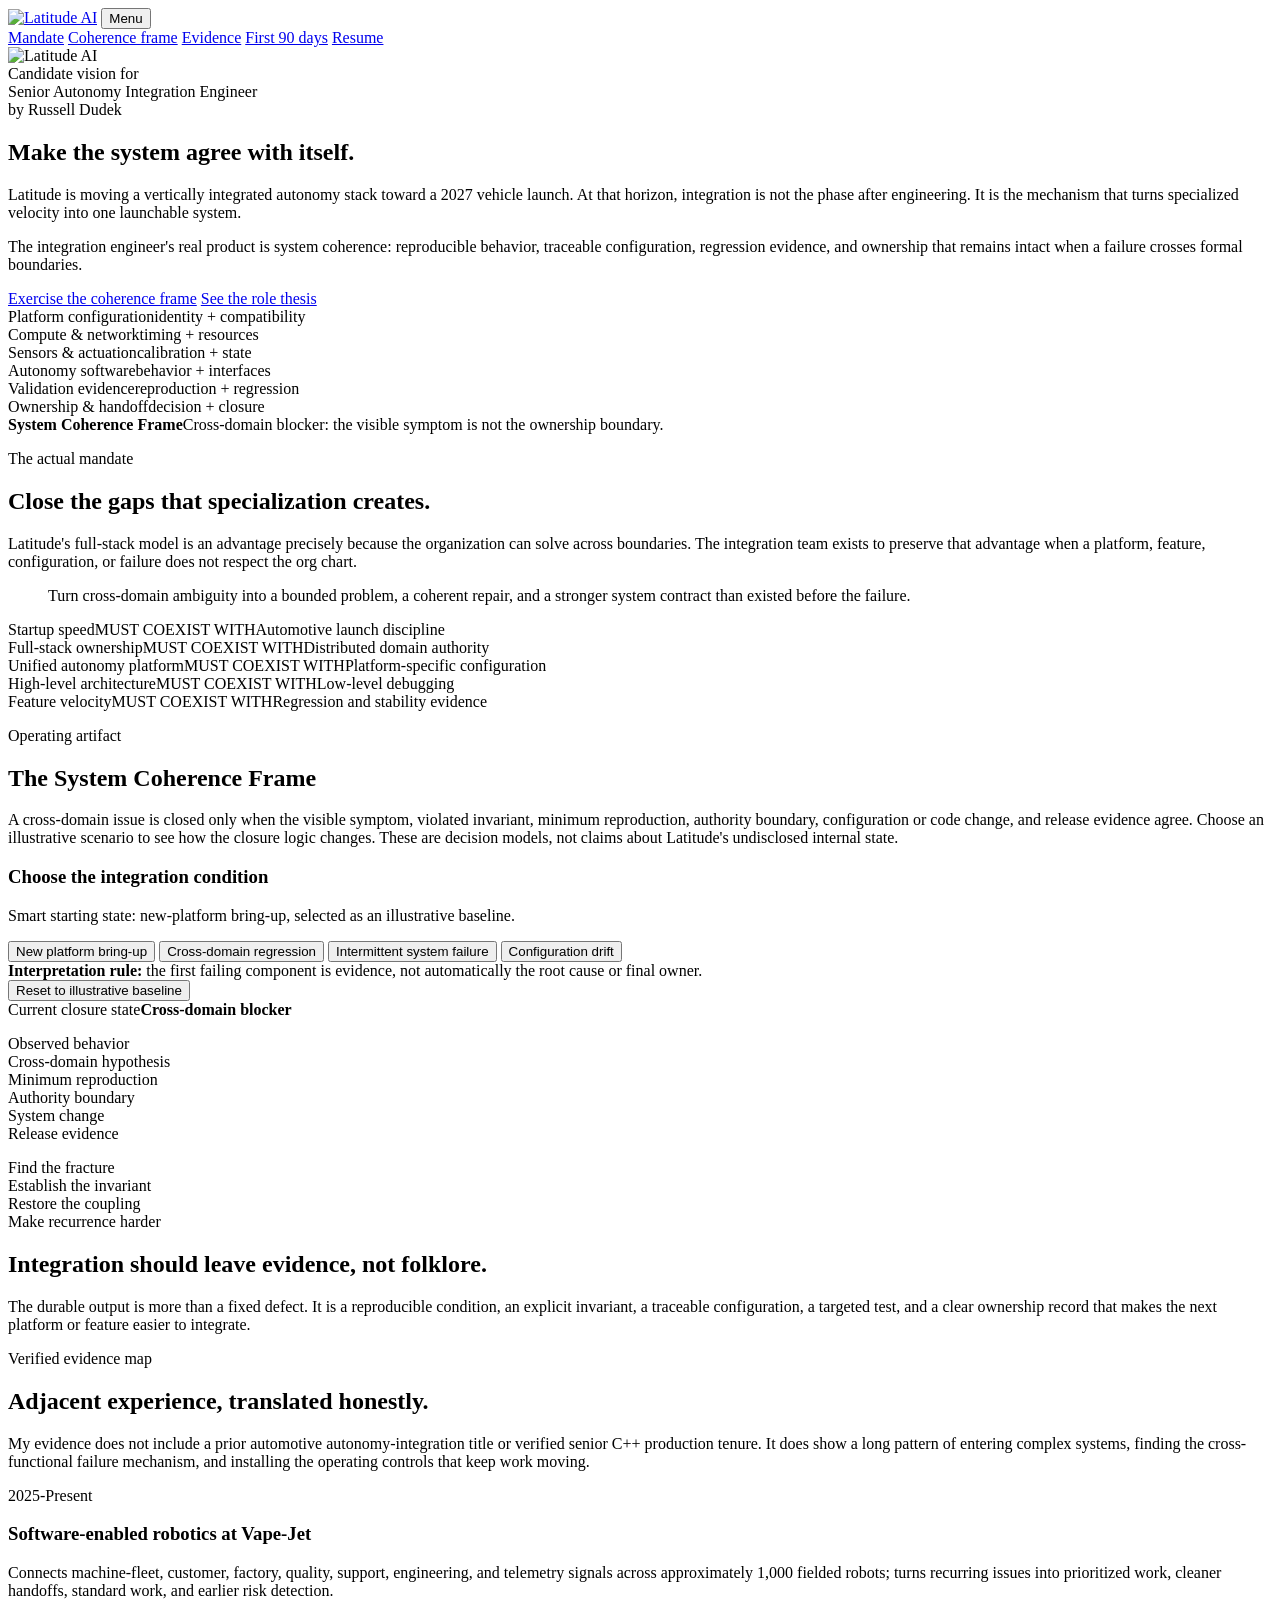
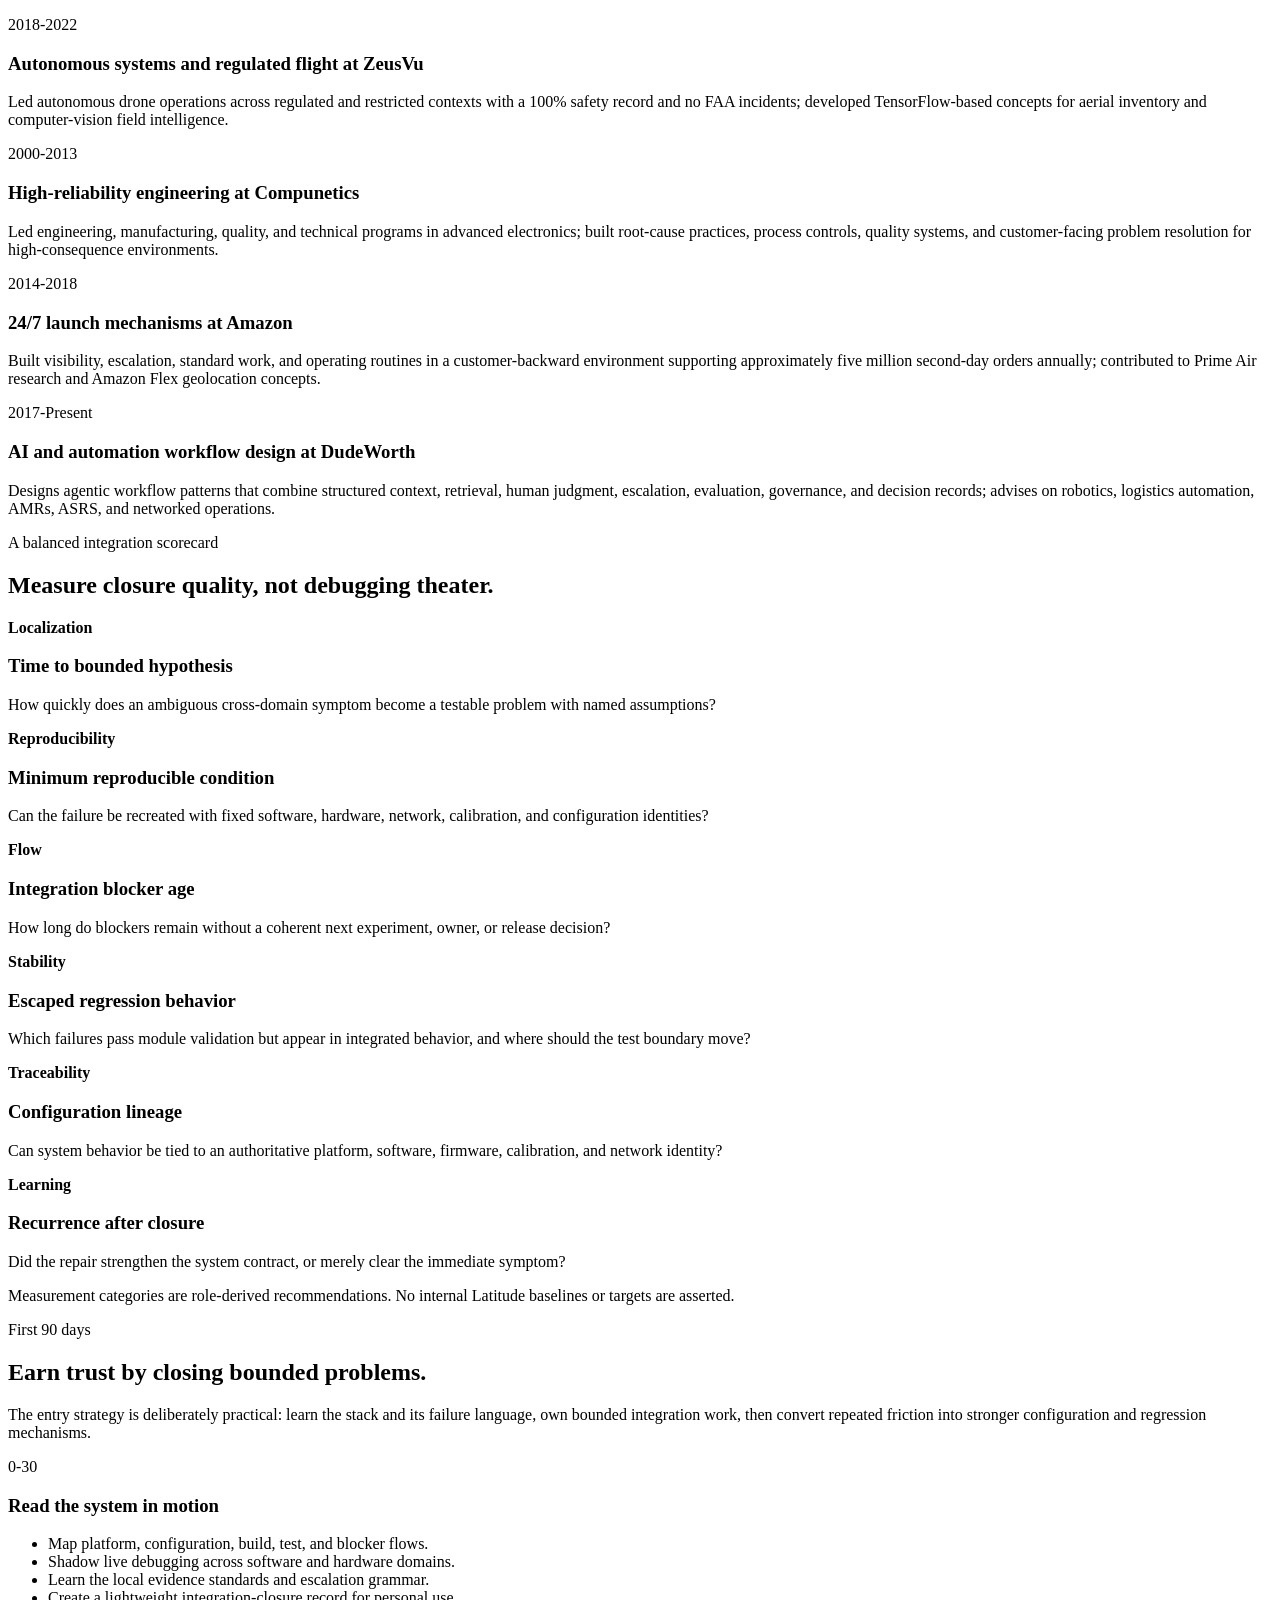
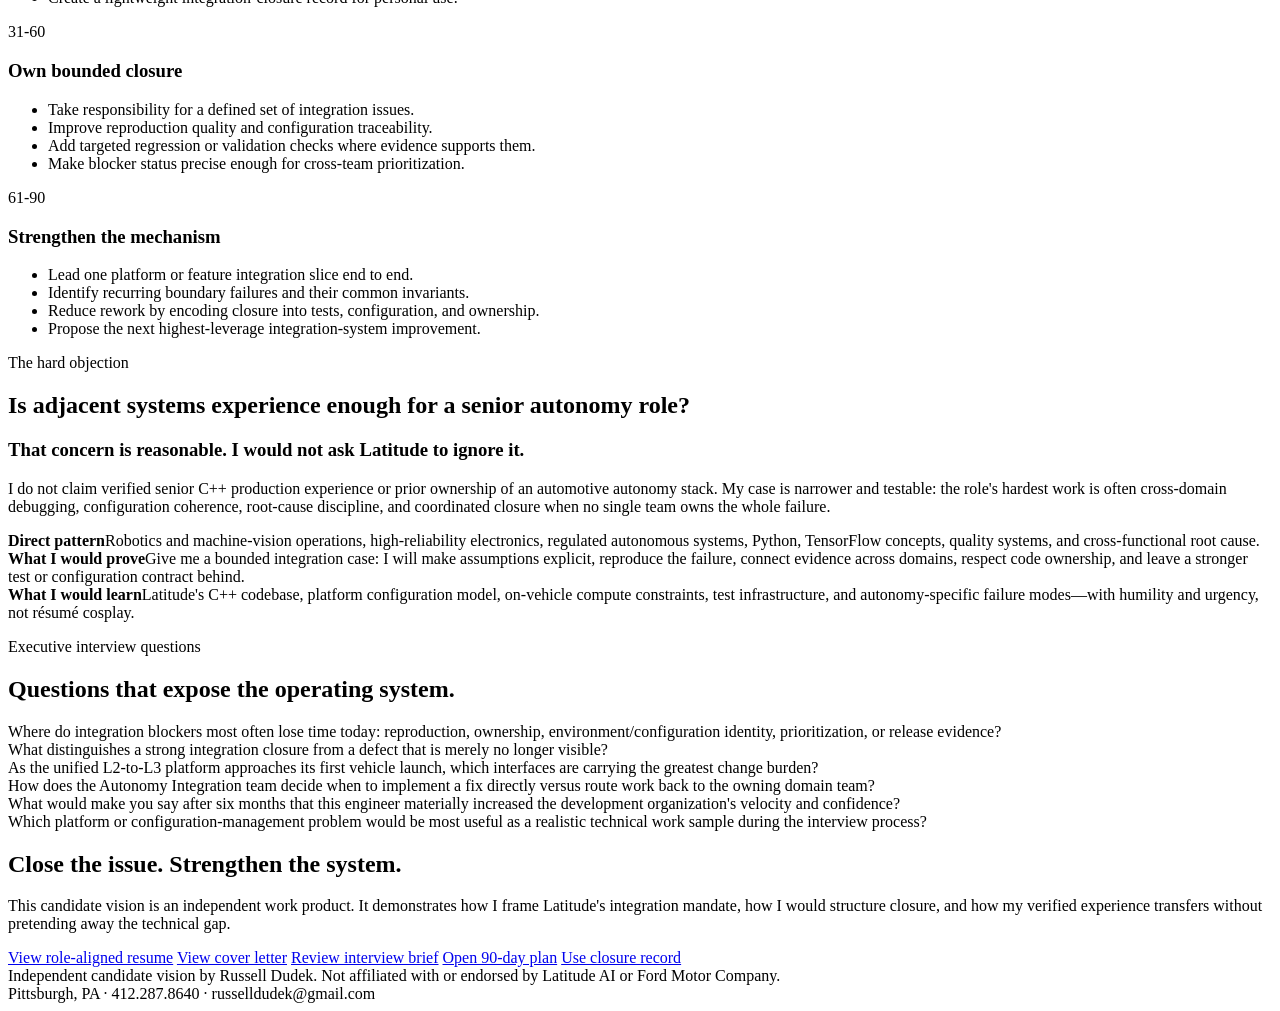
==== index.html @ 0ba9cb94 "Add Latitude AI candidate vision" ====
<!doctype html>
<html lang="en">
<head>
  <meta charset="utf-8">
  <meta name="viewport" content="width=device-width, initial-scale=1">
  <meta name="description" content="Independent candidate vision by Russell Dudek for Latitude AI's Senior Autonomy Integration Engineer role.">
  <title>Russell Dudek | Latitude AI Autonomy Integration Candidate Vision</title>
  <link rel="stylesheet" href="styles.css">
</head>
<body>
<div class="site-shell">
  <nav class="site-nav" aria-label="Primary navigation">
    <a class="logo" href="#top" aria-label="Latitude AI candidate vision home"><img src="assets/brand/latitude-title-logo.png" alt="Latitude AI"></a>
    <button class="nav-toggle" type="button" aria-expanded="false" aria-controls="nav-links">Menu</button>
    <div class="nav-links" id="nav-links">
      <a href="#mandate">Mandate</a>
      <a href="#coherence">Coherence frame</a>
      <a href="#evidence">Evidence</a>
      <a href="#entry">First 90 days</a>
      <a class="nav-cta" href="resume.html">Resume</a>
    </div>
  </nav>

  <main id="top">
    <section class="hero" aria-labelledby="hero-title">
      <div class="hero-copy">
        <div class="employer-lockup">
          <img src="assets/brand/latitude-title-logo.png" alt="Latitude AI">
          <div class="independent-label">Candidate vision for<br>Senior Autonomy Integration Engineer<br>by Russell Dudek</div>
        </div>
        <h1 id="hero-title">Make the system <span>agree with itself.</span></h1>
        <p class="hero-lede">Latitude is moving a vertically integrated autonomy stack toward a 2027 vehicle launch. At that horizon, integration is not the phase after engineering. It is the mechanism that turns specialized velocity into one launchable system.</p>
        <p class="hero-insight">The integration engineer's real product is system coherence: reproducible behavior, traceable configuration, regression evidence, and ownership that remains intact when a failure crosses formal boundaries.</p>
        <div class="hero-actions">
          <a class="button primary" href="#coherence">Exercise the coherence frame</a>
          <a class="button secondary" href="#mandate">See the role thesis</a>
        </div>
      </div>

      <div class="hero-system" aria-label="Animated model of six autonomy-system layers moving out of and back toward alignment">
        <div class="stack-stage">
          <div class="stack-grid" aria-hidden="true"></div>
          <div class="stack-layer" style="--i:0"><div class="layer-inner"><span class="layer-name">Platform configuration</span><span class="layer-invariant">identity + compatibility</span></div></div>
          <div class="stack-layer" style="--i:1"><div class="layer-inner"><span class="layer-name">Compute &amp; network</span><span class="layer-invariant">timing + resources</span></div></div>
          <div class="stack-layer" style="--i:2"><div class="layer-inner"><span class="layer-name">Sensors &amp; actuation</span><span class="layer-invariant">calibration + state</span></div></div>
          <div class="stack-layer" style="--i:3"><div class="layer-inner"><span class="layer-name">Autonomy software</span><span class="layer-invariant">behavior + interfaces</span></div></div>
          <div class="stack-layer" style="--i:4"><div class="layer-inner"><span class="layer-name">Validation evidence</span><span class="layer-invariant">reproduction + regression</span></div></div>
          <div class="stack-layer" style="--i:5"><div class="layer-inner"><span class="layer-name">Ownership &amp; handoff</span><span class="layer-invariant">decision + closure</span></div></div>
          <div class="stack-caption"><strong>System Coherence Frame</strong><span data-stack-caption>Cross-domain blocker: the visible symptom is not the ownership boundary.</span></div>
        </div>
      </div>
    </section>

    <section class="section mandate" id="mandate">
      <div class="section-inner mandate-grid">
        <div class="mandate-statement">
          <p class="section-kicker">The actual mandate</p>
          <h2>Close the gaps that specialization creates.</h2>
          <p class="section-intro">Latitude's full-stack model is an advantage precisely because the organization can solve across boundaries. The integration team exists to preserve that advantage when a platform, feature, configuration, or failure does not respect the org chart.</p>
          <blockquote>Turn cross-domain ambiguity into a bounded problem, a coherent repair, and a stronger system contract than existed before the failure.</blockquote>
        </div>
        <div class="tension-list" aria-label="Operating tensions">
          <div class="tension-row"><span class="left">Startup speed</span><span class="versus">MUST COEXIST WITH</span><span class="right">Automotive launch discipline</span></div>
          <div class="tension-row"><span class="left">Full-stack ownership</span><span class="versus">MUST COEXIST WITH</span><span class="right">Distributed domain authority</span></div>
          <div class="tension-row"><span class="left">Unified autonomy platform</span><span class="versus">MUST COEXIST WITH</span><span class="right">Platform-specific configuration</span></div>
          <div class="tension-row"><span class="left">High-level architecture</span><span class="versus">MUST COEXIST WITH</span><span class="right">Low-level debugging</span></div>
          <div class="tension-row"><span class="left">Feature velocity</span><span class="versus">MUST COEXIST WITH</span><span class="right">Regression and stability evidence</span></div>
        </div>
      </div>
    </section>

    <section class="section system-section" id="coherence">
      <div class="section-inner">
        <div class="system-head">
          <div>
            <p class="section-kicker">Operating artifact</p>
            <h2>The System Coherence Frame</h2>
          </div>
          <p class="section-intro">A cross-domain issue is closed only when the visible symptom, violated invariant, minimum reproduction, authority boundary, configuration or code change, and release evidence agree. Choose an illustrative scenario to see how the closure logic changes. These are decision models, not claims about Latitude's undisclosed internal state.</p>
        </div>

        <div class="system-lab">
          <div class="scenario-panel">
            <h3>Choose the integration condition</h3>
            <p class="scenario-help">Smart starting state: new-platform bring-up, selected as an illustrative baseline.</p>
            <div class="scenario-buttons" role="group" aria-label="Integration scenarios">
              <button class="scenario-button" type="button" data-scenario="platform" aria-pressed="true">New platform bring-up</button>
              <button class="scenario-button" type="button" data-scenario="regression" aria-pressed="false">Cross-domain regression</button>
              <button class="scenario-button" type="button" data-scenario="intermittent" aria-pressed="false">Intermittent system failure</button>
              <button class="scenario-button" type="button" data-scenario="drift" aria-pressed="false">Configuration drift</button>
            </div>
            <div class="baseline-note"><strong>Interpretation rule:</strong> the first failing component is evidence, not automatically the root cause or final owner.</div>
            <button class="reset-button" type="button">Reset to illustrative baseline</button>
          </div>

          <div class="lab-output" aria-live="polite">
            <div class="output-status"><span>Current closure state</span><strong data-output="status">Cross-domain blocker</strong></div>
            <dl class="output-grid">
              <div class="output-cell"><dt>Observed behavior</dt><dd data-output="observed"></dd></div>
              <div class="output-cell"><dt>Cross-domain hypothesis</dt><dd data-output="hypothesis"></dd></div>
              <div class="output-cell"><dt>Minimum reproduction</dt><dd data-output="reproduce"></dd></div>
              <div class="output-cell"><dt>Authority boundary</dt><dd data-output="authority"></dd></div>
              <div class="output-cell"><dt>System change</dt><dd data-output="change"></dd></div>
              <div class="output-cell"><dt>Release evidence</dt><dd data-output="evidence"></dd></div>
            </dl>
            <div class="closure-path" aria-label="Closure sequence">
              <div class="closure-step">Find the fracture</div>
              <div class="closure-step">Establish the invariant</div>
              <div class="closure-step">Restore the coupling</div>
              <div class="closure-step">Make recurrence harder</div>
            </div>
          </div>
        </div>
      </div>
    </section>

    <section class="photo-band" aria-label="Latitude engineer working on a vehicle">
      <div class="photo-band-content">
        <h2>Integration should leave evidence, not folklore.</h2>
        <p>The durable output is more than a fixed defect. It is a reproducible condition, an explicit invariant, a traceable configuration, a targeted test, and a clear ownership record that makes the next platform or feature easier to integrate.</p>
      </div>
    </section>

    <section class="section evidence" id="evidence">
      <div class="section-inner">
        <p class="section-kicker">Verified evidence map</p>
        <h2>Adjacent experience, translated honestly.</h2>
        <p class="section-intro">My evidence does not include a prior automotive autonomy-integration title or verified senior C++ production tenure. It does show a long pattern of entering complex systems, finding the cross-functional failure mechanism, and installing the operating controls that keep work moving.</p>
        <div class="evidence-trail">
          <div class="evidence-row"><div class="era">2025-Present</div><h3>Software-enabled robotics at Vape-Jet</h3><p>Connects machine-fleet, customer, factory, quality, support, engineering, and telemetry signals across approximately 1,000 fielded robots; turns recurring issues into prioritized work, cleaner handoffs, standard work, and earlier risk detection.</p></div>
          <div class="evidence-row"><div class="era">2018-2022</div><h3>Autonomous systems and regulated flight at ZeusVu</h3><p>Led autonomous drone operations across regulated and restricted contexts with a 100% safety record and no FAA incidents; developed TensorFlow-based concepts for aerial inventory and computer-vision field intelligence.</p></div>
          <div class="evidence-row"><div class="era">2000-2013</div><h3>High-reliability engineering at Compunetics</h3><p>Led engineering, manufacturing, quality, and technical programs in advanced electronics; built root-cause practices, process controls, quality systems, and customer-facing problem resolution for high-consequence environments.</p></div>
          <div class="evidence-row"><div class="era">2014-2018</div><h3>24/7 launch mechanisms at Amazon</h3><p>Built visibility, escalation, standard work, and operating routines in a customer-backward environment supporting approximately five million second-day orders annually; contributed to Prime Air research and Amazon Flex geolocation concepts.</p></div>
          <div class="evidence-row"><div class="era">2017-Present</div><h3>AI and automation workflow design at DudeWorth</h3><p>Designs agentic workflow patterns that combine structured context, retrieval, human judgment, escalation, evaluation, governance, and decision records; advises on robotics, logistics automation, AMRs, ASRS, and networked operations.</p></div>
        </div>
      </div>
    </section>

    <section class="section scorecard" id="scorecard">
      <div class="section-inner">
        <p class="section-kicker">A balanced integration scorecard</p>
        <h2>Measure closure quality, not debugging theater.</h2>
        <div class="measure-grid">
          <div class="measure"><strong>Localization</strong><h3>Time to bounded hypothesis</h3><p>How quickly does an ambiguous cross-domain symptom become a testable problem with named assumptions?</p></div>
          <div class="measure"><strong>Reproducibility</strong><h3>Minimum reproducible condition</h3><p>Can the failure be recreated with fixed software, hardware, network, calibration, and configuration identities?</p></div>
          <div class="measure"><strong>Flow</strong><h3>Integration blocker age</h3><p>How long do blockers remain without a coherent next experiment, owner, or release decision?</p></div>
          <div class="measure"><strong>Stability</strong><h3>Escaped regression behavior</h3><p>Which failures pass module validation but appear in integrated behavior, and where should the test boundary move?</p></div>
          <div class="measure"><strong>Traceability</strong><h3>Configuration lineage</h3><p>Can system behavior be tied to an authoritative platform, software, firmware, calibration, and network identity?</p></div>
          <div class="measure"><strong>Learning</strong><h3>Recurrence after closure</h3><p>Did the repair strengthen the system contract, or merely clear the immediate symptom?</p></div>
        </div>
        <p class="assumption-note">Measurement categories are role-derived recommendations. No internal Latitude baselines or targets are asserted.</p>
      </div>
    </section>

    <section class="section entry" id="entry">
      <div class="section-inner">
        <p class="section-kicker">First 90 days</p>
        <h2>Earn trust by closing bounded problems.</h2>
        <p class="section-intro">The entry strategy is deliberately practical: learn the stack and its failure language, own bounded integration work, then convert repeated friction into stronger configuration and regression mechanisms.</p>
        <div class="entry-rail">
          <article class="entry-phase"><div class="day">0-30</div><h3>Read the system in motion</h3><ul><li>Map platform, configuration, build, test, and blocker flows.</li><li>Shadow live debugging across software and hardware domains.</li><li>Learn the local evidence standards and escalation grammar.</li><li>Create a lightweight integration-closure record for personal use.</li></ul></article>
          <article class="entry-phase"><div class="day">31-60</div><h3>Own bounded closure</h3><ul><li>Take responsibility for a defined set of integration issues.</li><li>Improve reproduction quality and configuration traceability.</li><li>Add targeted regression or validation checks where evidence supports them.</li><li>Make blocker status precise enough for cross-team prioritization.</li></ul></article>
          <article class="entry-phase"><div class="day">61-90</div><h3>Strengthen the mechanism</h3><ul><li>Lead one platform or feature integration slice end to end.</li><li>Identify recurring boundary failures and their common invariants.</li><li>Reduce rework by encoding closure into tests, configuration, and ownership.</li><li>Propose the next highest-leverage integration-system improvement.</li></ul></article>
        </div>
      </div>
    </section>

    <section class="section objection" id="objection">
      <div class="section-inner objection-wrap">
        <div class="objection-question">
          <p class="section-kicker">The hard objection</p>
          <h2>Is adjacent systems experience enough for a senior autonomy role?</h2>
        </div>
        <div class="objection-answer">
          <h3>That concern is reasonable. I would not ask Latitude to ignore it.</h3>
          <p>I do not claim verified senior C++ production experience or prior ownership of an automotive autonomy stack. My case is narrower and testable: the role's hardest work is often cross-domain debugging, configuration coherence, root-cause discipline, and coordinated closure when no single team owns the whole failure.</p>
          <div class="proof-line"><strong>Direct pattern</strong><span>Robotics and machine-vision operations, high-reliability electronics, regulated autonomous systems, Python, TensorFlow concepts, quality systems, and cross-functional root cause.</span></div>
          <div class="proof-line"><strong>What I would prove</strong><span>Give me a bounded integration case: I will make assumptions explicit, reproduce the failure, connect evidence across domains, respect code ownership, and leave a stronger test or configuration contract behind.</span></div>
          <div class="proof-line"><strong>What I would learn</strong><span>Latitude's C++ codebase, platform configuration model, on-vehicle compute constraints, test infrastructure, and autonomy-specific failure modes—with humility and urgency, not résumé cosplay.</span></div>
        </div>
      </div>
    </section>

    <section class="section questions" id="questions">
      <div class="section-inner">
        <p class="section-kicker">Executive interview questions</p>
        <h2>Questions that expose the operating system.</h2>
        <div class="question-list">
          <div class="question">Where do integration blockers most often lose time today: reproduction, ownership, environment/configuration identity, prioritization, or release evidence?</div>
          <div class="question">What distinguishes a strong integration closure from a defect that is merely no longer visible?</div>
          <div class="question">As the unified L2-to-L3 platform approaches its first vehicle launch, which interfaces are carrying the greatest change burden?</div>
          <div class="question">How does the Autonomy Integration team decide when to implement a fix directly versus route work back to the owning domain team?</div>
          <div class="question">What would make you say after six months that this engineer materially increased the development organization's velocity and confidence?</div>
          <div class="question">Which platform or configuration-management problem would be most useful as a realistic technical work sample during the interview process?</div>
        </div>
      </div>
    </section>

    <section class="final-cta">
      <div class="final-cta-inner">
        <div>
          <h2>Close the issue. Strengthen the system.</h2>
          <p>This candidate vision is an independent work product. It demonstrates how I frame Latitude's integration mandate, how I would structure closure, and how my verified experience transfers without pretending away the technical gap.</p>
        </div>
        <div class="cta-links">
          <a class="button light" href="resume.html">View role-aligned resume</a>
          <a class="button light" href="cover-letter.html">View cover letter</a>
          <a class="button light" href="interview-brief.html">Review interview brief</a>
          <a class="button light" href="90-day-plan.html">Open 90-day plan</a>
          <a class="button light" href="integration-closure-record.html">Use closure record</a>
        </div>
      </div>
    </section>
  </main>

  <footer class="site-footer">
    <div class="footer-inner">
      <div>Independent candidate vision by Russell Dudek. Not affiliated with or endorsed by Latitude AI or Ford Motor Company.</div>
      <div>Pittsburgh, PA · 412.287.8640 · russelldudek@gmail.com</div>
    </div>
  </footer>
</div>
<script src="app.js"></script>
</body>
</html>
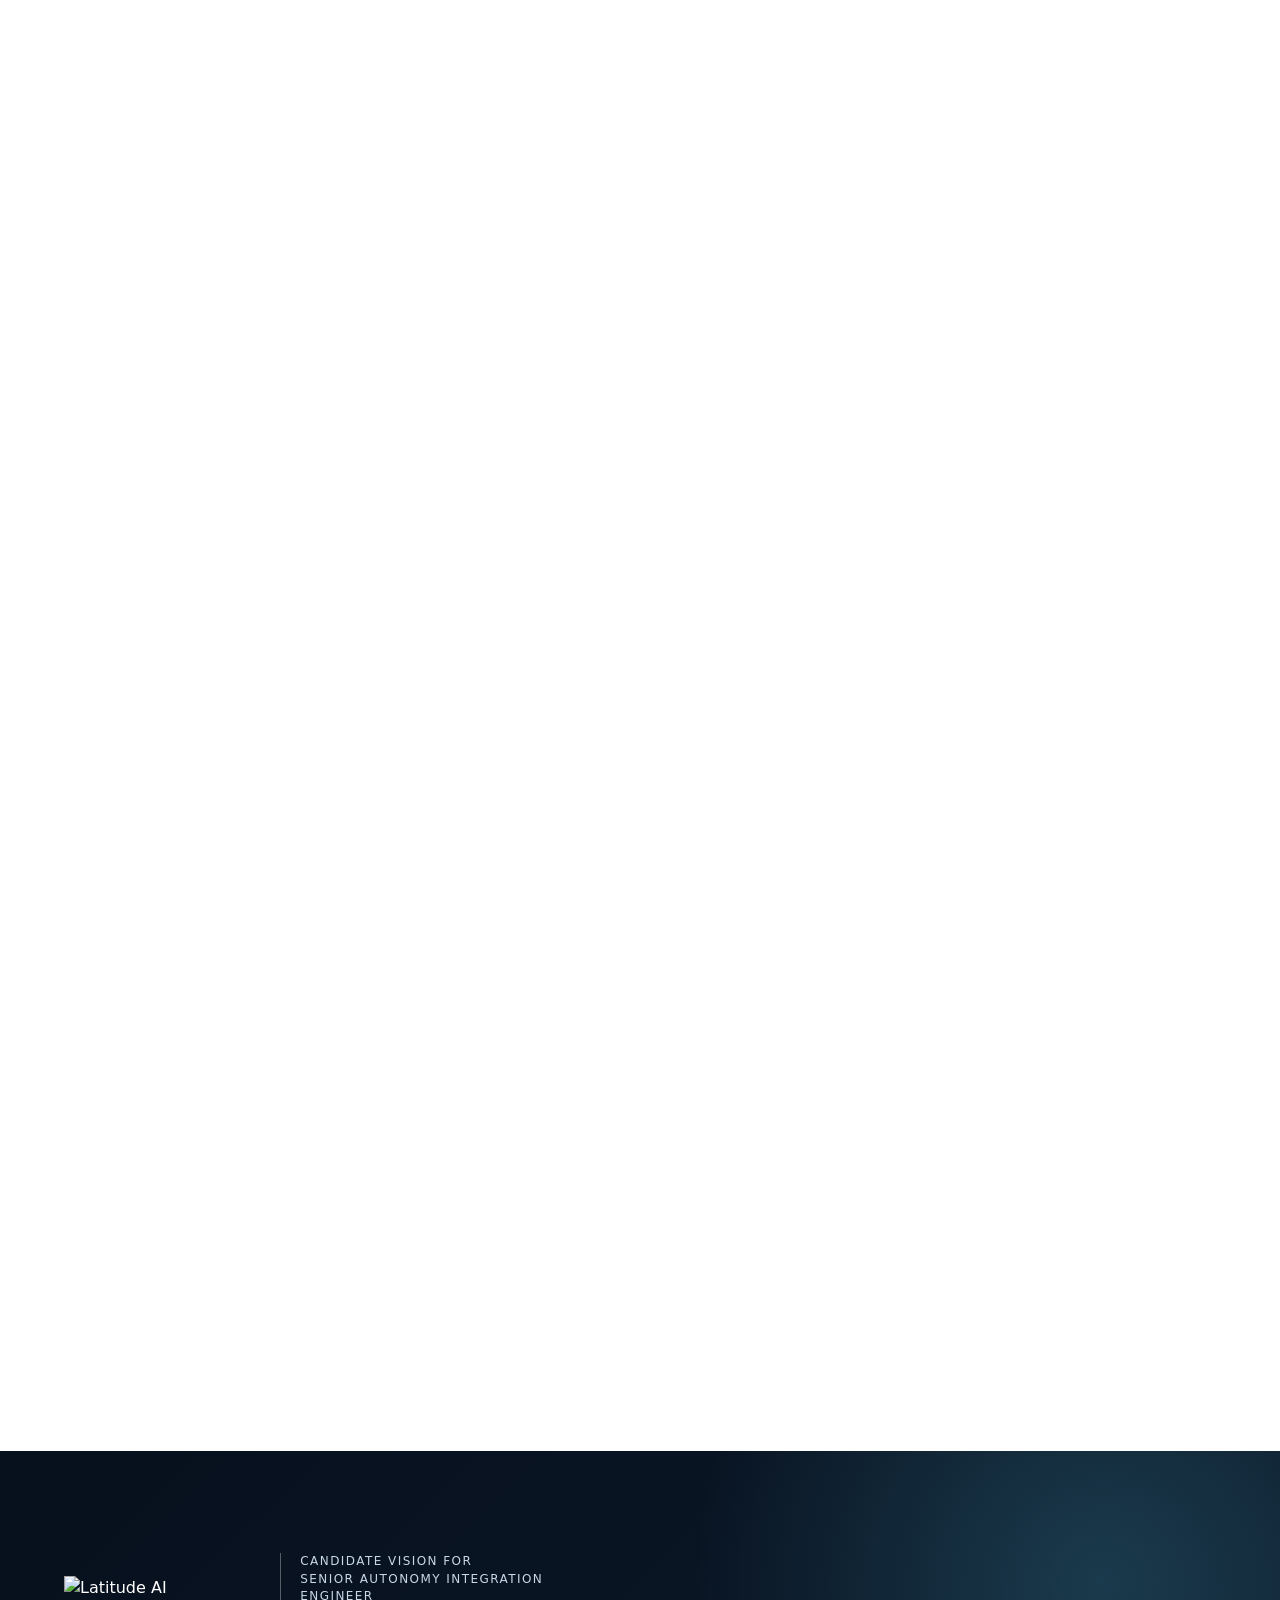
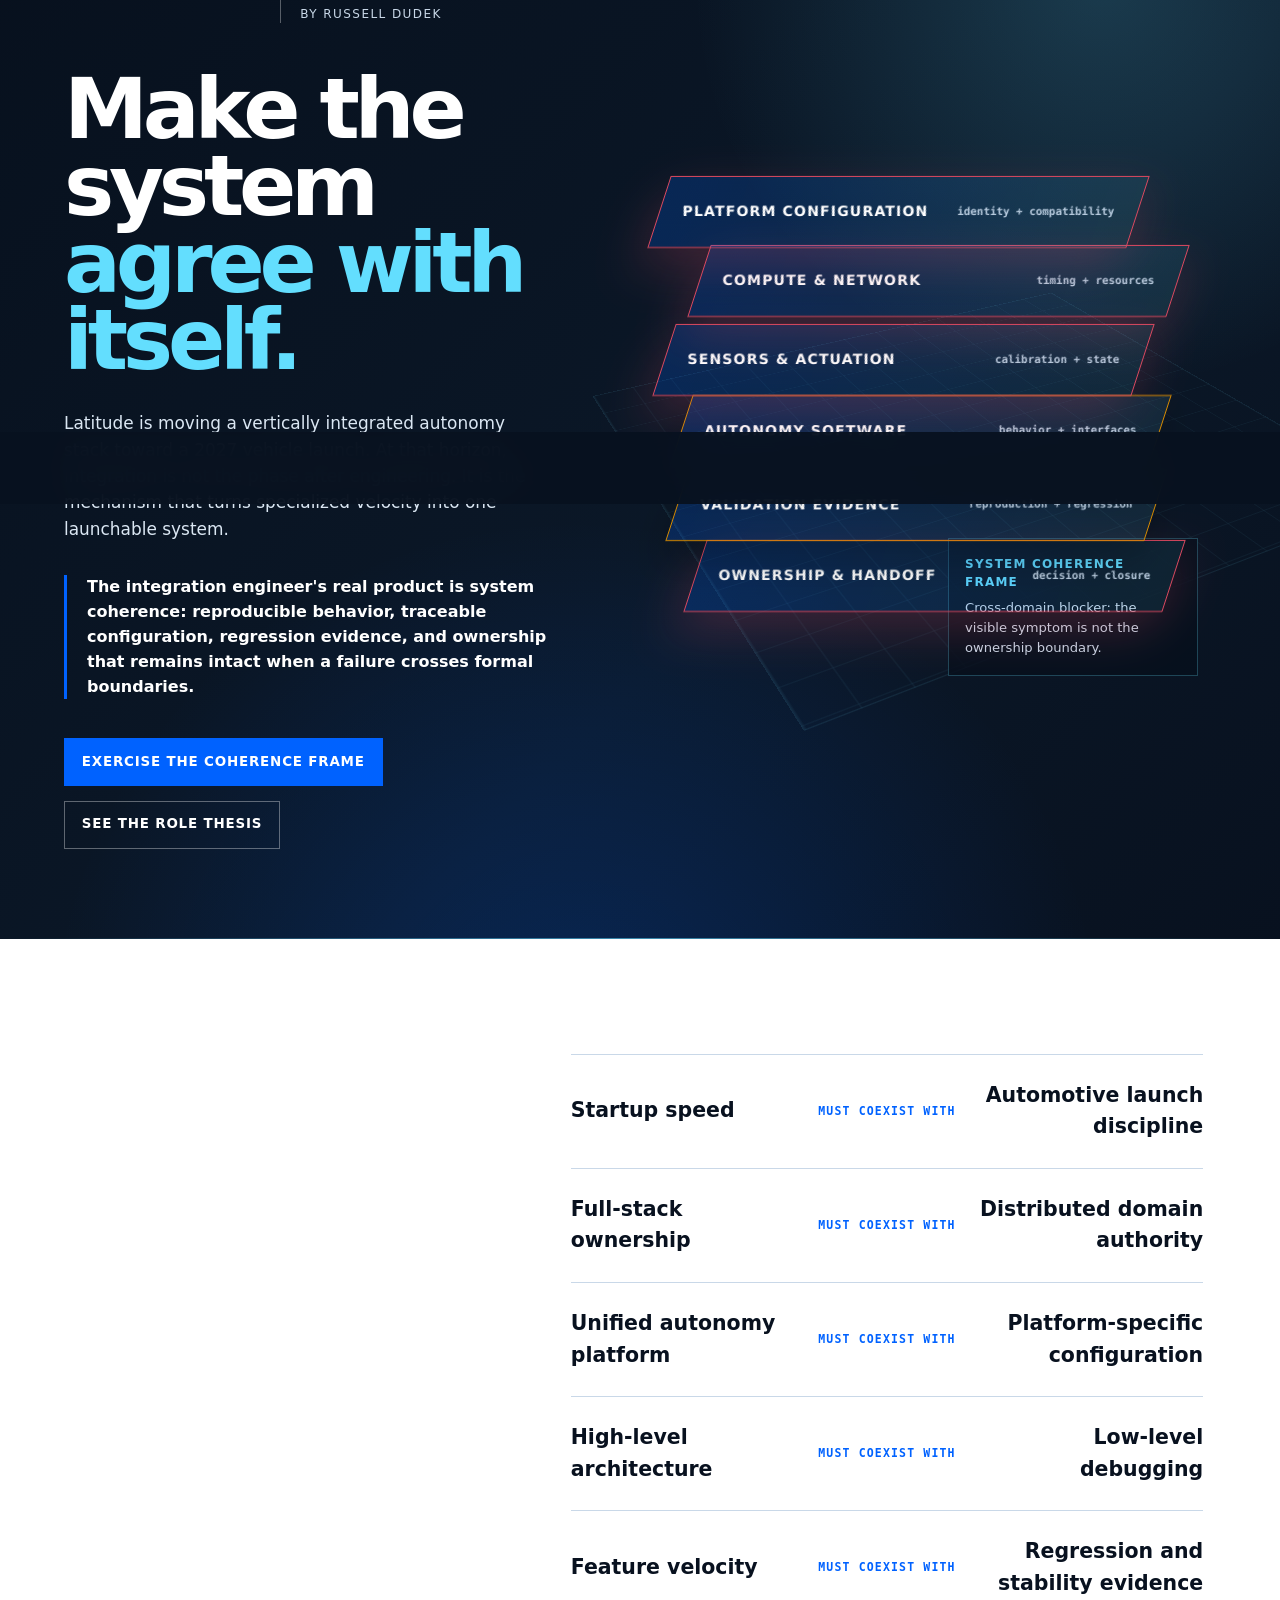
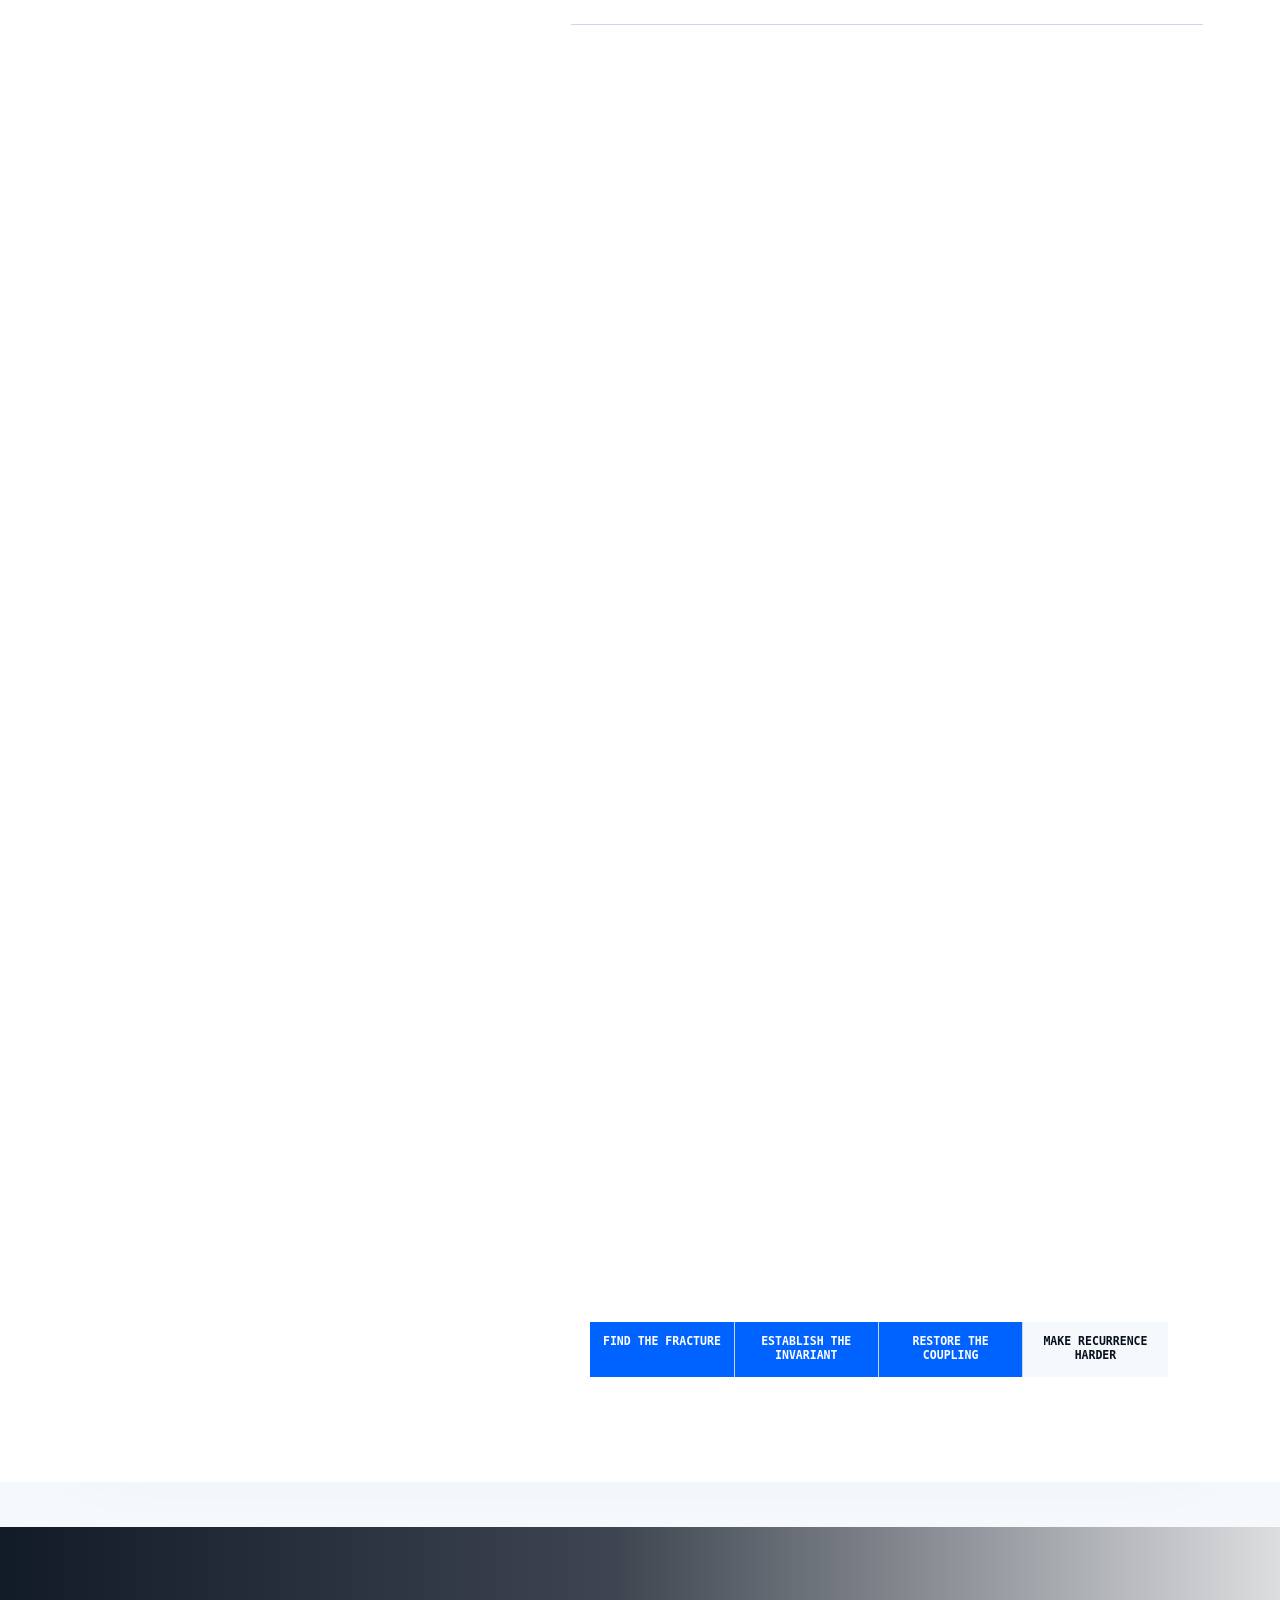
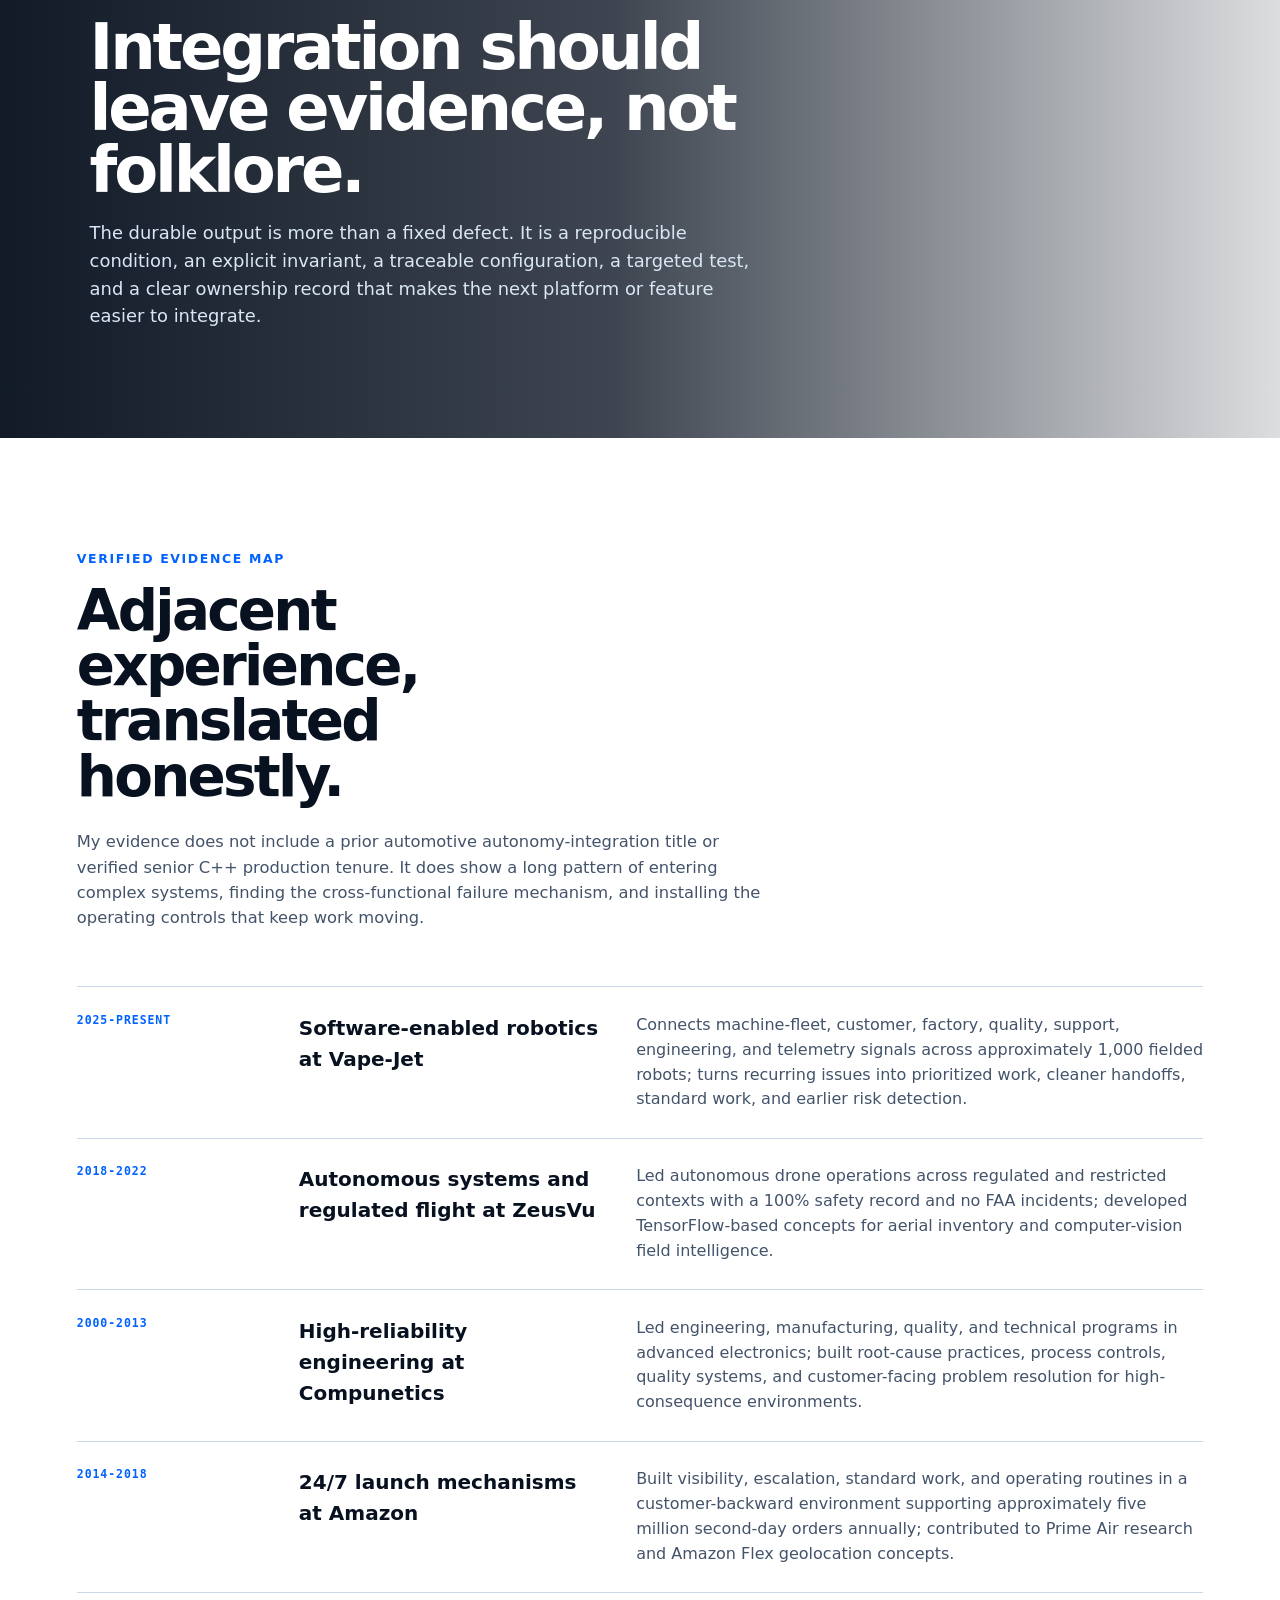
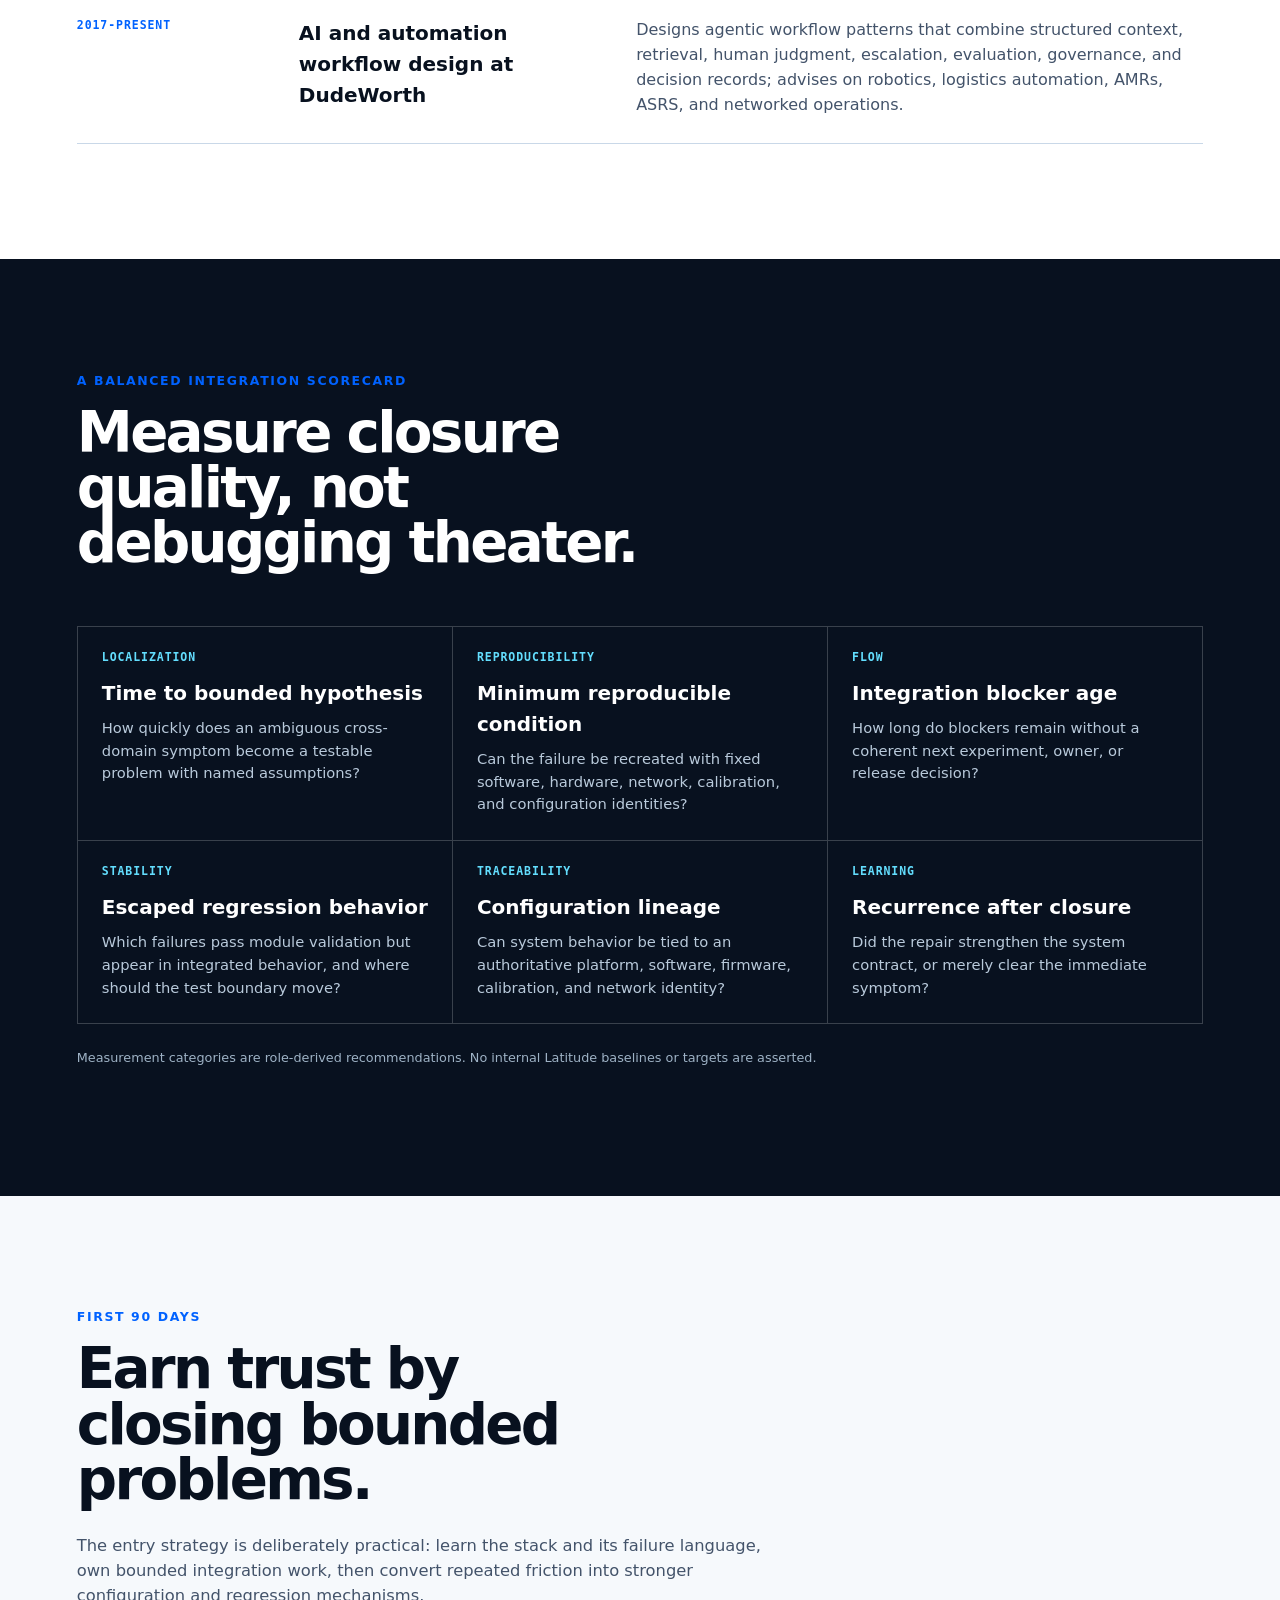
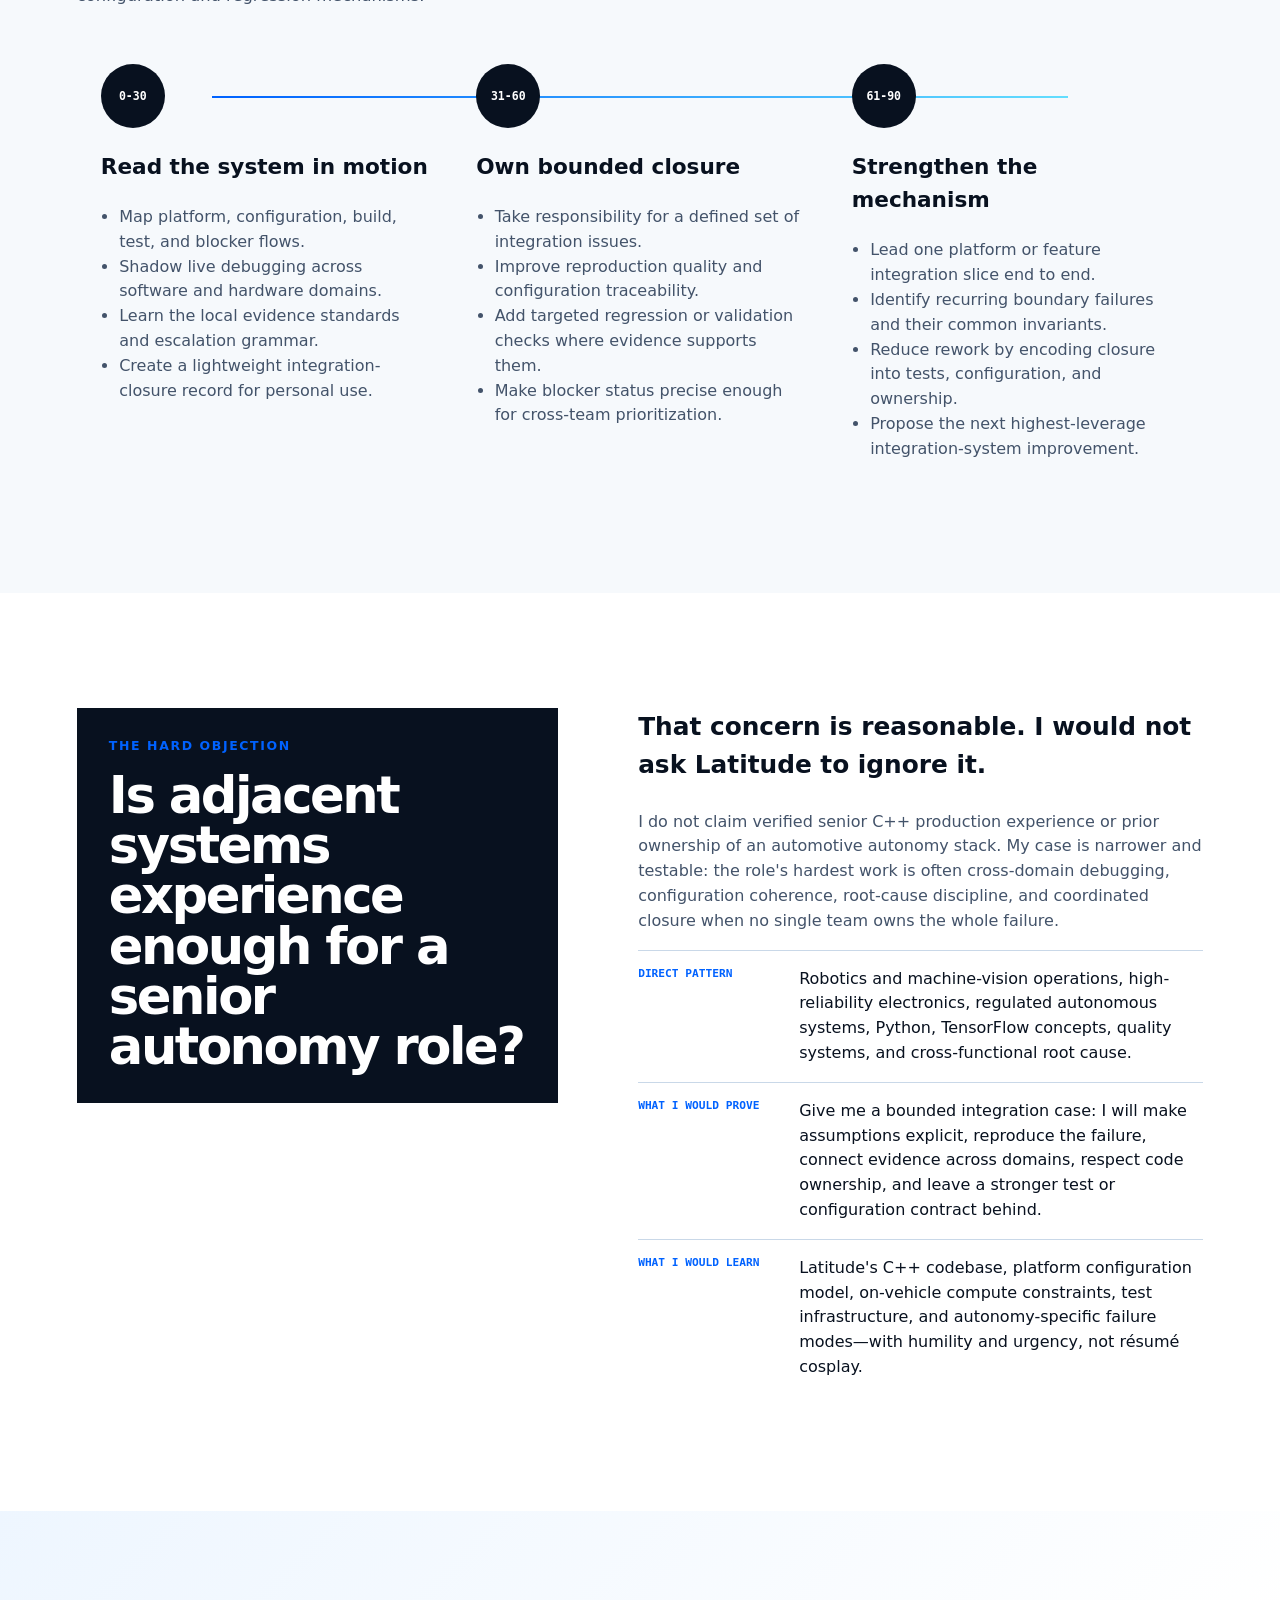
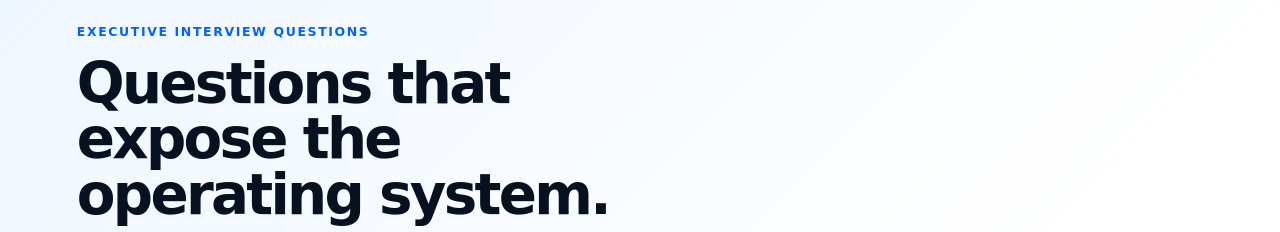
==== commit a70e68d6: "Wire candidate vision to verified source bundle" ====
--- a/index.html
+++ b/index.html
@@ -5,221 +5,12 @@
   <meta name="viewport" content="width=device-width, initial-scale=1">
   <meta name="description" content="Independent candidate vision by Russell Dudek for Latitude AI's Senior Autonomy Integration Engineer role.">
   <title>Russell Dudek | Latitude AI Autonomy Integration Candidate Vision</title>
-  <link rel="stylesheet" href="styles.css">
+  <style>
+    body{margin:0;min-height:100vh;display:grid;place-items:center;background:#08111f;color:#fff;font:16px/1.6 Arial,sans-serif}main{width:min(720px,84vw)}p{color:#63defe;font-weight:700;letter-spacing:.12em;text-transform:uppercase}h1{font-size:clamp(2.4rem,8vw,5.5rem);line-height:.95;margin:.2em 0}small{color:#b9c8db}
+  </style>
 </head>
 <body>
-<div class="site-shell">
-  <nav class="site-nav" aria-label="Primary navigation">
-    <a class="logo" href="#top" aria-label="Latitude AI candidate vision home"><img src="assets/brand/latitude-title-logo.png" alt="Latitude AI"></a>
-    <button class="nav-toggle" type="button" aria-expanded="false" aria-controls="nav-links">Menu</button>
-    <div class="nav-links" id="nav-links">
-      <a href="#mandate">Mandate</a>
-      <a href="#coherence">Coherence frame</a>
-      <a href="#evidence">Evidence</a>
-      <a href="#entry">First 90 days</a>
-      <a class="nav-cta" href="resume.html">Resume</a>
-    </div>
-  </nav>
-
-  <main id="top">
-    <section class="hero" aria-labelledby="hero-title">
-      <div class="hero-copy">
-        <div class="employer-lockup">
-          <img src="assets/brand/latitude-title-logo.png" alt="Latitude AI">
-          <div class="independent-label">Candidate vision for<br>Senior Autonomy Integration Engineer<br>by Russell Dudek</div>
-        </div>
-        <h1 id="hero-title">Make the system <span>agree with itself.</span></h1>
-        <p class="hero-lede">Latitude is moving a vertically integrated autonomy stack toward a 2027 vehicle launch. At that horizon, integration is not the phase after engineering. It is the mechanism that turns specialized velocity into one launchable system.</p>
-        <p class="hero-insight">The integration engineer's real product is system coherence: reproducible behavior, traceable configuration, regression evidence, and ownership that remains intact when a failure crosses formal boundaries.</p>
-        <div class="hero-actions">
-          <a class="button primary" href="#coherence">Exercise the coherence frame</a>
-          <a class="button secondary" href="#mandate">See the role thesis</a>
-        </div>
-      </div>
-
-      <div class="hero-system" aria-label="Animated model of six autonomy-system layers moving out of and back toward alignment">
-        <div class="stack-stage">
-          <div class="stack-grid" aria-hidden="true"></div>
-          <div class="stack-layer" style="--i:0"><div class="layer-inner"><span class="layer-name">Platform configuration</span><span class="layer-invariant">identity + compatibility</span></div></div>
-          <div class="stack-layer" style="--i:1"><div class="layer-inner"><span class="layer-name">Compute &amp; network</span><span class="layer-invariant">timing + resources</span></div></div>
-          <div class="stack-layer" style="--i:2"><div class="layer-inner"><span class="layer-name">Sensors &amp; actuation</span><span class="layer-invariant">calibration + state</span></div></div>
-          <div class="stack-layer" style="--i:3"><div class="layer-inner"><span class="layer-name">Autonomy software</span><span class="layer-invariant">behavior + interfaces</span></div></div>
-          <div class="stack-layer" style="--i:4"><div class="layer-inner"><span class="layer-name">Validation evidence</span><span class="layer-invariant">reproduction + regression</span></div></div>
-          <div class="stack-layer" style="--i:5"><div class="layer-inner"><span class="layer-name">Ownership &amp; handoff</span><span class="layer-invariant">decision + closure</span></div></div>
-          <div class="stack-caption"><strong>System Coherence Frame</strong><span data-stack-caption>Cross-domain blocker: the visible symptom is not the ownership boundary.</span></div>
-        </div>
-      </div>
-    </section>
-
-    <section class="section mandate" id="mandate">
-      <div class="section-inner mandate-grid">
-        <div class="mandate-statement">
-          <p class="section-kicker">The actual mandate</p>
-          <h2>Close the gaps that specialization creates.</h2>
-          <p class="section-intro">Latitude's full-stack model is an advantage precisely because the organization can solve across boundaries. The integration team exists to preserve that advantage when a platform, feature, configuration, or failure does not respect the org chart.</p>
-          <blockquote>Turn cross-domain ambiguity into a bounded problem, a coherent repair, and a stronger system contract than existed before the failure.</blockquote>
-        </div>
-        <div class="tension-list" aria-label="Operating tensions">
-          <div class="tension-row"><span class="left">Startup speed</span><span class="versus">MUST COEXIST WITH</span><span class="right">Automotive launch discipline</span></div>
-          <div class="tension-row"><span class="left">Full-stack ownership</span><span class="versus">MUST COEXIST WITH</span><span class="right">Distributed domain authority</span></div>
-          <div class="tension-row"><span class="left">Unified autonomy platform</span><span class="versus">MUST COEXIST WITH</span><span class="right">Platform-specific configuration</span></div>
-          <div class="tension-row"><span class="left">High-level architecture</span><span class="versus">MUST COEXIST WITH</span><span class="right">Low-level debugging</span></div>
-          <div class="tension-row"><span class="left">Feature velocity</span><span class="versus">MUST COEXIST WITH</span><span class="right">Regression and stability evidence</span></div>
-        </div>
-      </div>
-    </section>
-
-    <section class="section system-section" id="coherence">
-      <div class="section-inner">
-        <div class="system-head">
-          <div>
-            <p class="section-kicker">Operating artifact</p>
-            <h2>The System Coherence Frame</h2>
-          </div>
-          <p class="section-intro">A cross-domain issue is closed only when the visible symptom, violated invariant, minimum reproduction, authority boundary, configuration or code change, and release evidence agree. Choose an illustrative scenario to see how the closure logic changes. These are decision models, not claims about Latitude's undisclosed internal state.</p>
-        </div>
-
-        <div class="system-lab">
-          <div class="scenario-panel">
-            <h3>Choose the integration condition</h3>
-            <p class="scenario-help">Smart starting state: new-platform bring-up, selected as an illustrative baseline.</p>
-            <div class="scenario-buttons" role="group" aria-label="Integration scenarios">
-              <button class="scenario-button" type="button" data-scenario="platform" aria-pressed="true">New platform bring-up</button>
-              <button class="scenario-button" type="button" data-scenario="regression" aria-pressed="false">Cross-domain regression</button>
-              <button class="scenario-button" type="button" data-scenario="intermittent" aria-pressed="false">Intermittent system failure</button>
-              <button class="scenario-button" type="button" data-scenario="drift" aria-pressed="false">Configuration drift</button>
-            </div>
-            <div class="baseline-note"><strong>Interpretation rule:</strong> the first failing component is evidence, not automatically the root cause or final owner.</div>
-            <button class="reset-button" type="button">Reset to illustrative baseline</button>
-          </div>
-
-          <div class="lab-output" aria-live="polite">
-            <div class="output-status"><span>Current closure state</span><strong data-output="status">Cross-domain blocker</strong></div>
-            <dl class="output-grid">
-              <div class="output-cell"><dt>Observed behavior</dt><dd data-output="observed"></dd></div>
-              <div class="output-cell"><dt>Cross-domain hypothesis</dt><dd data-output="hypothesis"></dd></div>
-              <div class="output-cell"><dt>Minimum reproduction</dt><dd data-output="reproduce"></dd></div>
-              <div class="output-cell"><dt>Authority boundary</dt><dd data-output="authority"></dd></div>
-              <div class="output-cell"><dt>System change</dt><dd data-output="change"></dd></div>
-              <div class="output-cell"><dt>Release evidence</dt><dd data-output="evidence"></dd></div>
-            </dl>
-            <div class="closure-path" aria-label="Closure sequence">
-              <div class="closure-step">Find the fracture</div>
-              <div class="closure-step">Establish the invariant</div>
-              <div class="closure-step">Restore the coupling</div>
-              <div class="closure-step">Make recurrence harder</div>
-            </div>
-          </div>
-        </div>
-      </div>
-    </section>
-
-    <section class="photo-band" aria-label="Latitude engineer working on a vehicle">
-      <div class="photo-band-content">
-        <h2>Integration should leave evidence, not folklore.</h2>
-        <p>The durable output is more than a fixed defect. It is a reproducible condition, an explicit invariant, a traceable configuration, a targeted test, and a clear ownership record that makes the next platform or feature easier to integrate.</p>
-      </div>
-    </section>
-
-    <section class="section evidence" id="evidence">
-      <div class="section-inner">
-        <p class="section-kicker">Verified evidence map</p>
-        <h2>Adjacent experience, translated honestly.</h2>
-        <p class="section-intro">My evidence does not include a prior automotive autonomy-integration title or verified senior C++ production tenure. It does show a long pattern of entering complex systems, finding the cross-functional failure mechanism, and installing the operating controls that keep work moving.</p>
-        <div class="evidence-trail">
-          <div class="evidence-row"><div class="era">2025-Present</div><h3>Software-enabled robotics at Vape-Jet</h3><p>Connects machine-fleet, customer, factory, quality, support, engineering, and telemetry signals across approximately 1,000 fielded robots; turns recurring issues into prioritized work, cleaner handoffs, standard work, and earlier risk detection.</p></div>
-          <div class="evidence-row"><div class="era">2018-2022</div><h3>Autonomous systems and regulated flight at ZeusVu</h3><p>Led autonomous drone operations across regulated and restricted contexts with a 100% safety record and no FAA incidents; developed TensorFlow-based concepts for aerial inventory and computer-vision field intelligence.</p></div>
-          <div class="evidence-row"><div class="era">2000-2013</div><h3>High-reliability engineering at Compunetics</h3><p>Led engineering, manufacturing, quality, and technical programs in advanced electronics; built root-cause practices, process controls, quality systems, and customer-facing problem resolution for high-consequence environments.</p></div>
-          <div class="evidence-row"><div class="era">2014-2018</div><h3>24/7 launch mechanisms at Amazon</h3><p>Built visibility, escalation, standard work, and operating routines in a customer-backward environment supporting approximately five million second-day orders annually; contributed to Prime Air research and Amazon Flex geolocation concepts.</p></div>
-          <div class="evidence-row"><div class="era">2017-Present</div><h3>AI and automation workflow design at DudeWorth</h3><p>Designs agentic workflow patterns that combine structured context, retrieval, human judgment, escalation, evaluation, governance, and decision records; advises on robotics, logistics automation, AMRs, ASRS, and networked operations.</p></div>
-        </div>
-      </div>
-    </section>
-
-    <section class="section scorecard" id="scorecard">
-      <div class="section-inner">
-        <p class="section-kicker">A balanced integration scorecard</p>
-        <h2>Measure closure quality, not debugging theater.</h2>
-        <div class="measure-grid">
-          <div class="measure"><strong>Localization</strong><h3>Time to bounded hypothesis</h3><p>How quickly does an ambiguous cross-domain symptom become a testable problem with named assumptions?</p></div>
-          <div class="measure"><strong>Reproducibility</strong><h3>Minimum reproducible condition</h3><p>Can the failure be recreated with fixed software, hardware, network, calibration, and configuration identities?</p></div>
-          <div class="measure"><strong>Flow</strong><h3>Integration blocker age</h3><p>How long do blockers remain without a coherent next experiment, owner, or release decision?</p></div>
-          <div class="measure"><strong>Stability</strong><h3>Escaped regression behavior</h3><p>Which failures pass module validation but appear in integrated behavior, and where should the test boundary move?</p></div>
-          <div class="measure"><strong>Traceability</strong><h3>Configuration lineage</h3><p>Can system behavior be tied to an authoritative platform, software, firmware, calibration, and network identity?</p></div>
-          <div class="measure"><strong>Learning</strong><h3>Recurrence after closure</h3><p>Did the repair strengthen the system contract, or merely clear the immediate symptom?</p></div>
-        </div>
-        <p class="assumption-note">Measurement categories are role-derived recommendations. No internal Latitude baselines or targets are asserted.</p>
-      </div>
-    </section>
-
-    <section class="section entry" id="entry">
-      <div class="section-inner">
-        <p class="section-kicker">First 90 days</p>
-        <h2>Earn trust by closing bounded problems.</h2>
-        <p class="section-intro">The entry strategy is deliberately practical: learn the stack and its failure language, own bounded integration work, then convert repeated friction into stronger configuration and regression mechanisms.</p>
-        <div class="entry-rail">
-          <article class="entry-phase"><div class="day">0-30</div><h3>Read the system in motion</h3><ul><li>Map platform, configuration, build, test, and blocker flows.</li><li>Shadow live debugging across software and hardware domains.</li><li>Learn the local evidence standards and escalation grammar.</li><li>Create a lightweight integration-closure record for personal use.</li></ul></article>
-          <article class="entry-phase"><div class="day">31-60</div><h3>Own bounded closure</h3><ul><li>Take responsibility for a defined set of integration issues.</li><li>Improve reproduction quality and configuration traceability.</li><li>Add targeted regression or validation checks where evidence supports them.</li><li>Make blocker status precise enough for cross-team prioritization.</li></ul></article>
-          <article class="entry-phase"><div class="day">61-90</div><h3>Strengthen the mechanism</h3><ul><li>Lead one platform or feature integration slice end to end.</li><li>Identify recurring boundary failures and their common invariants.</li><li>Reduce rework by encoding closure into tests, configuration, and ownership.</li><li>Propose the next highest-leverage integration-system improvement.</li></ul></article>
-        </div>
-      </div>
-    </section>
-
-    <section class="section objection" id="objection">
-      <div class="section-inner objection-wrap">
-        <div class="objection-question">
-          <p class="section-kicker">The hard objection</p>
-          <h2>Is adjacent systems experience enough for a senior autonomy role?</h2>
-        </div>
-        <div class="objection-answer">
-          <h3>That concern is reasonable. I would not ask Latitude to ignore it.</h3>
-          <p>I do not claim verified senior C++ production experience or prior ownership of an automotive autonomy stack. My case is narrower and testable: the role's hardest work is often cross-domain debugging, configuration coherence, root-cause discipline, and coordinated closure when no single team owns the whole failure.</p>
-          <div class="proof-line"><strong>Direct pattern</strong><span>Robotics and machine-vision operations, high-reliability electronics, regulated autonomous systems, Python, TensorFlow concepts, quality systems, and cross-functional root cause.</span></div>
-          <div class="proof-line"><strong>What I would prove</strong><span>Give me a bounded integration case: I will make assumptions explicit, reproduce the failure, connect evidence across domains, respect code ownership, and leave a stronger test or configuration contract behind.</span></div>
-          <div class="proof-line"><strong>What I would learn</strong><span>Latitude's C++ codebase, platform configuration model, on-vehicle compute constraints, test infrastructure, and autonomy-specific failure modes—with humility and urgency, not résumé cosplay.</span></div>
-        </div>
-      </div>
-    </section>
-
-    <section class="section questions" id="questions">
-      <div class="section-inner">
-        <p class="section-kicker">Executive interview questions</p>
-        <h2>Questions that expose the operating system.</h2>
-        <div class="question-list">
-          <div class="question">Where do integration blockers most often lose time today: reproduction, ownership, environment/configuration identity, prioritization, or release evidence?</div>
-          <div class="question">What distinguishes a strong integration closure from a defect that is merely no longer visible?</div>
-          <div class="question">As the unified L2-to-L3 platform approaches its first vehicle launch, which interfaces are carrying the greatest change burden?</div>
-          <div class="question">How does the Autonomy Integration team decide when to implement a fix directly versus route work back to the owning domain team?</div>
-          <div class="question">What would make you say after six months that this engineer materially increased the development organization's velocity and confidence?</div>
-          <div class="question">Which platform or configuration-management problem would be most useful as a realistic technical work sample during the interview process?</div>
-        </div>
-      </div>
-    </section>
-
-    <section class="final-cta">
-      <div class="final-cta-inner">
-        <div>
-          <h2>Close the issue. Strengthen the system.</h2>
-          <p>This candidate vision is an independent work product. It demonstrates how I frame Latitude's integration mandate, how I would structure closure, and how my verified experience transfers without pretending away the technical gap.</p>
-        </div>
-        <div class="cta-links">
-          <a class="button light" href="resume.html">View role-aligned resume</a>
-          <a class="button light" href="cover-letter.html">View cover letter</a>
-          <a class="button light" href="interview-brief.html">Review interview brief</a>
-          <a class="button light" href="90-day-plan.html">Open 90-day plan</a>
-          <a class="button light" href="integration-closure-record.html">Use closure record</a>
-        </div>
-      </div>
-    </section>
-  </main>
-
-  <footer class="site-footer">
-    <div class="footer-inner">
-      <div>Independent candidate vision by Russell Dudek. Not affiliated with or endorsed by Latitude AI or Ford Motor Company.</div>
-      <div>Pittsburgh, PA · 412.287.8640 · russelldudek@gmail.com</div>
-    </div>
-  </footer>
-</div>
-<script src="app.js"></script>
+  <main aria-live="polite"><p>Latitude AI candidate vision</p><h1>Making the system agree with itself.</h1><small>Assembling the verified campaign source...</small></main>
+  <script src="loader.js" data-page="index.html"></script>
 </body>
 </html>
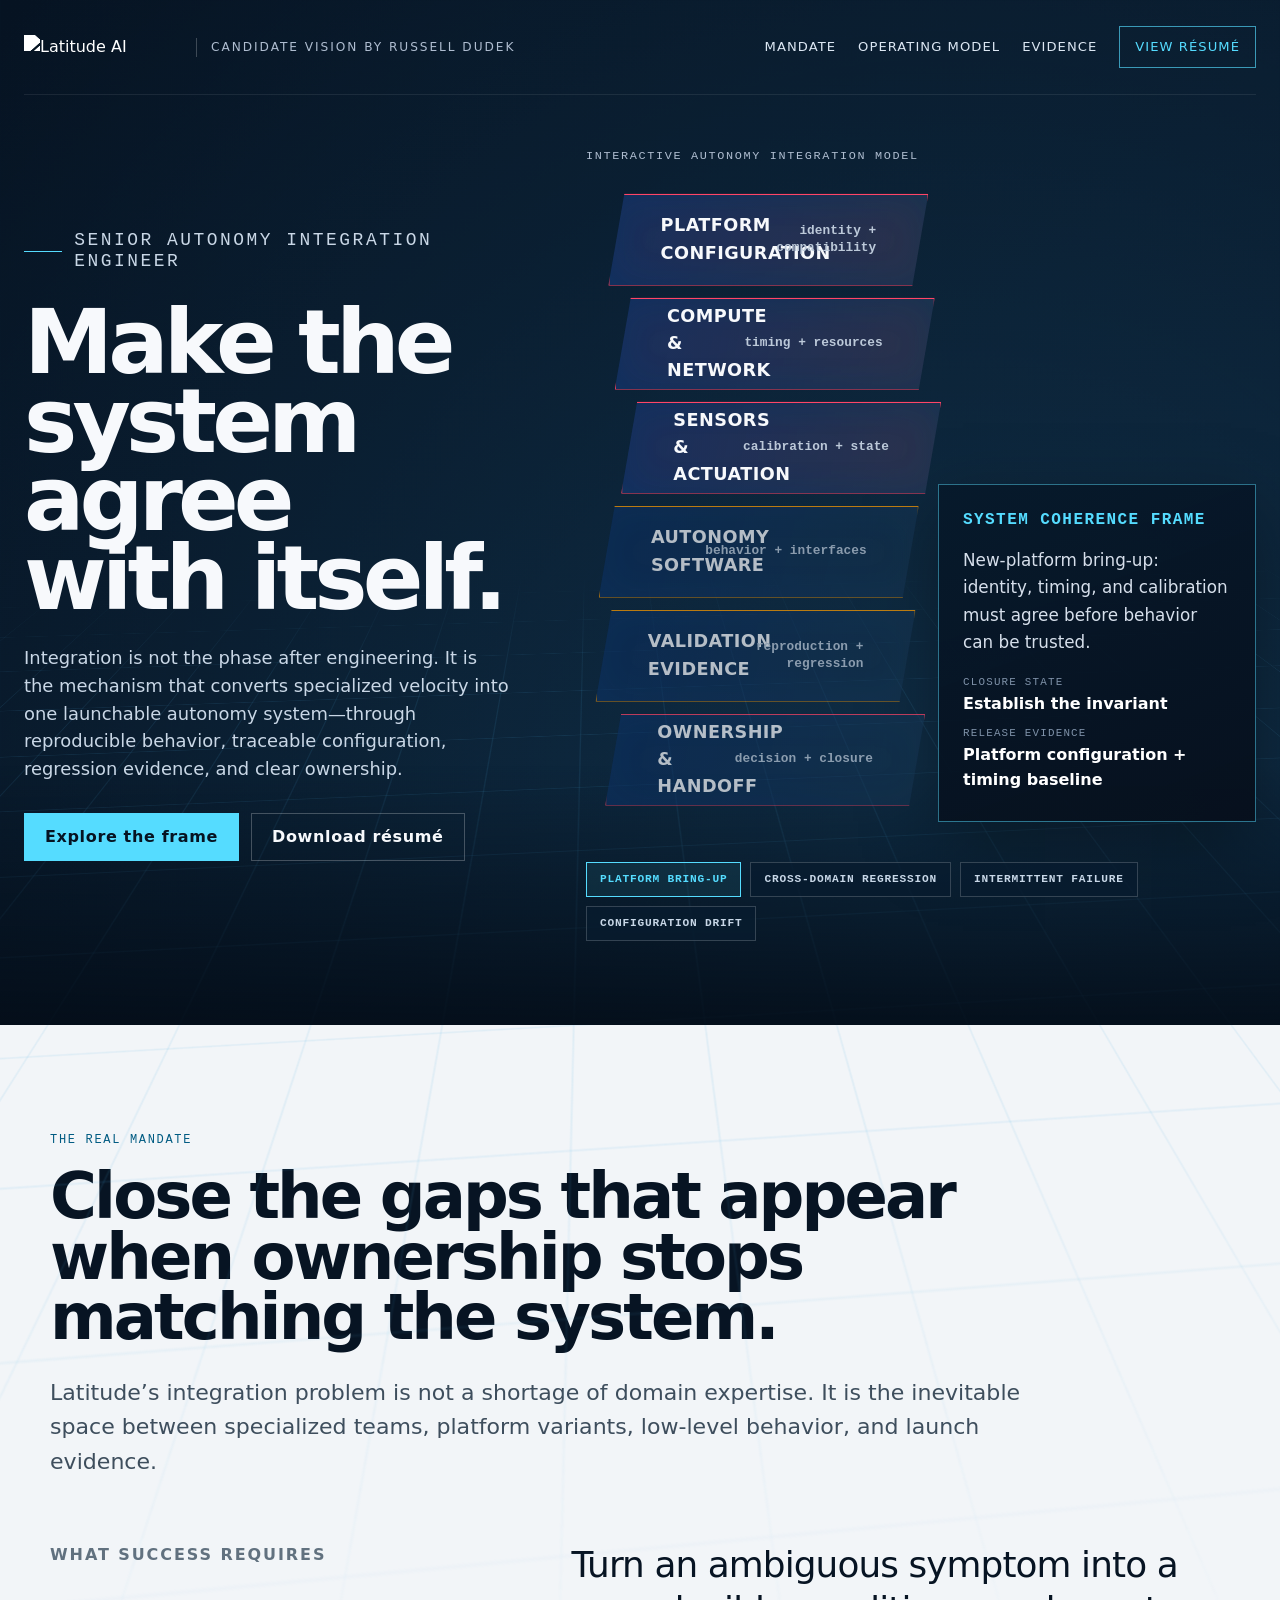
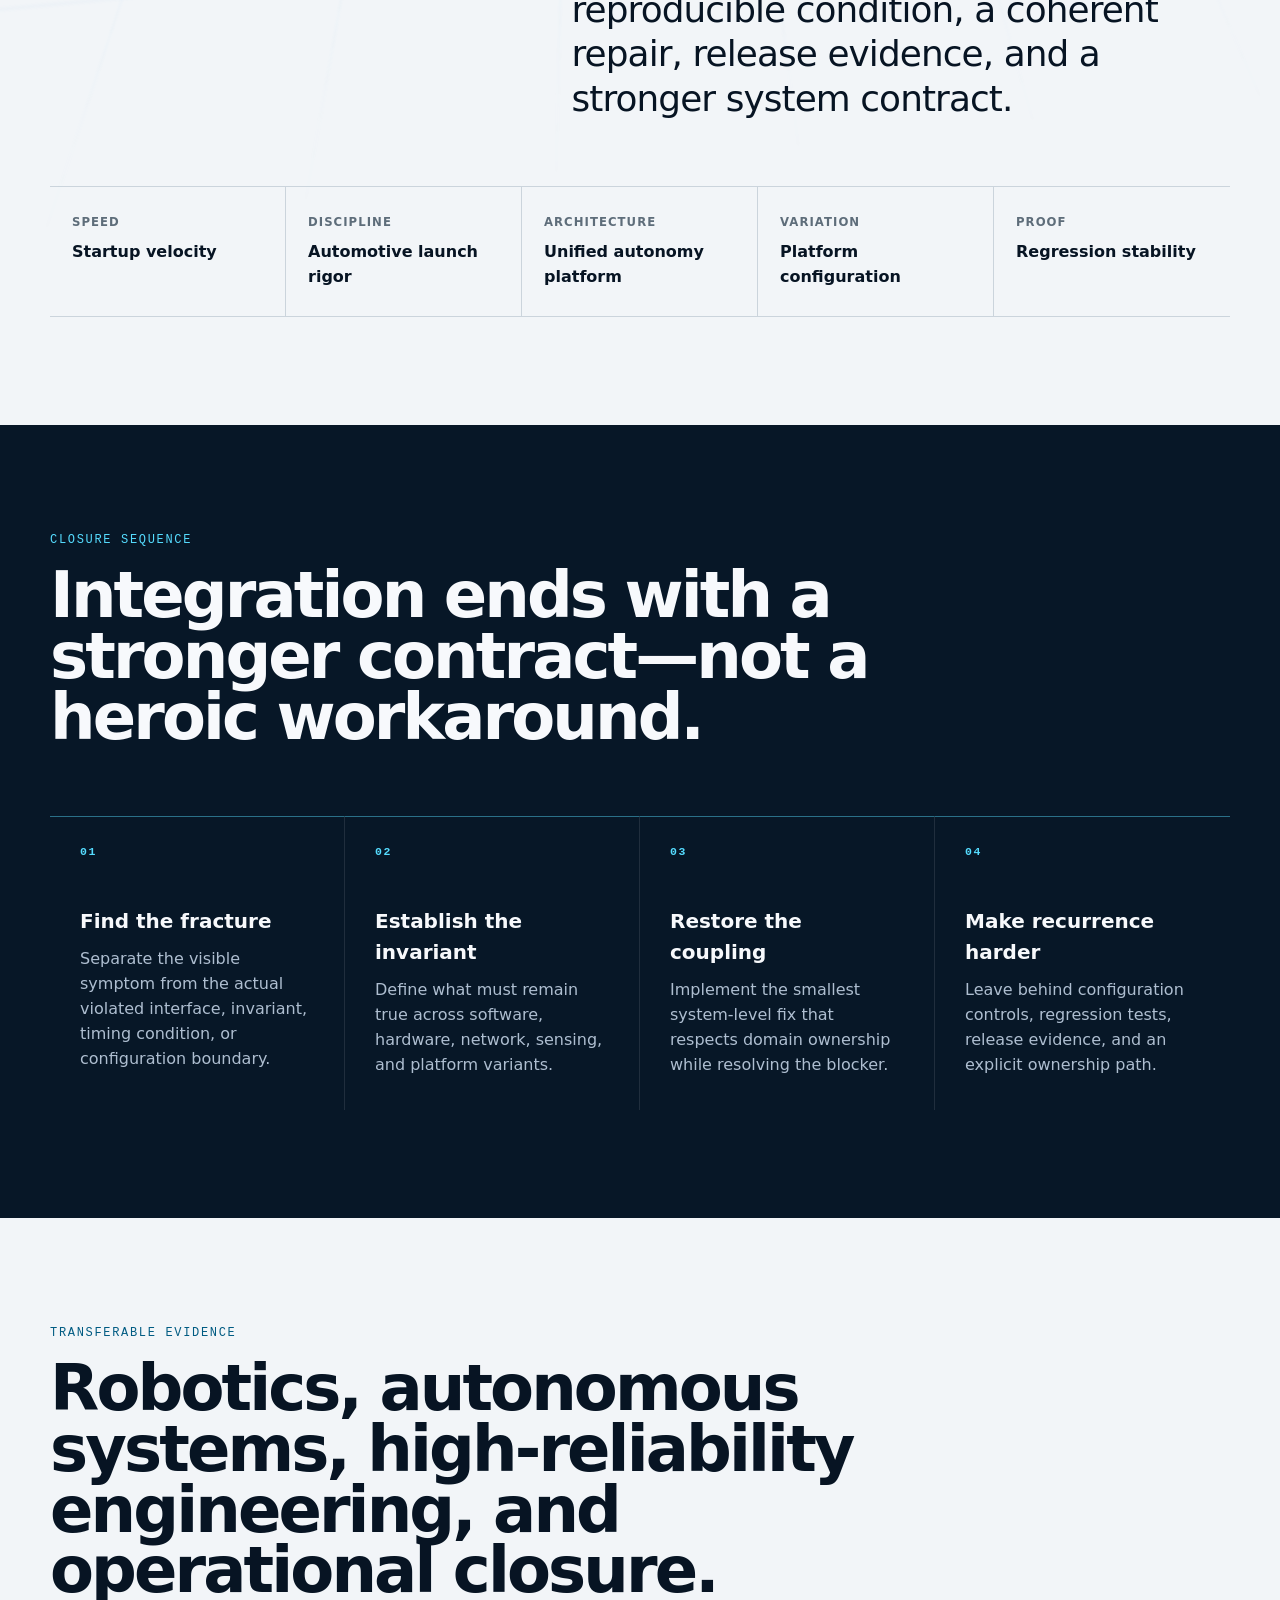
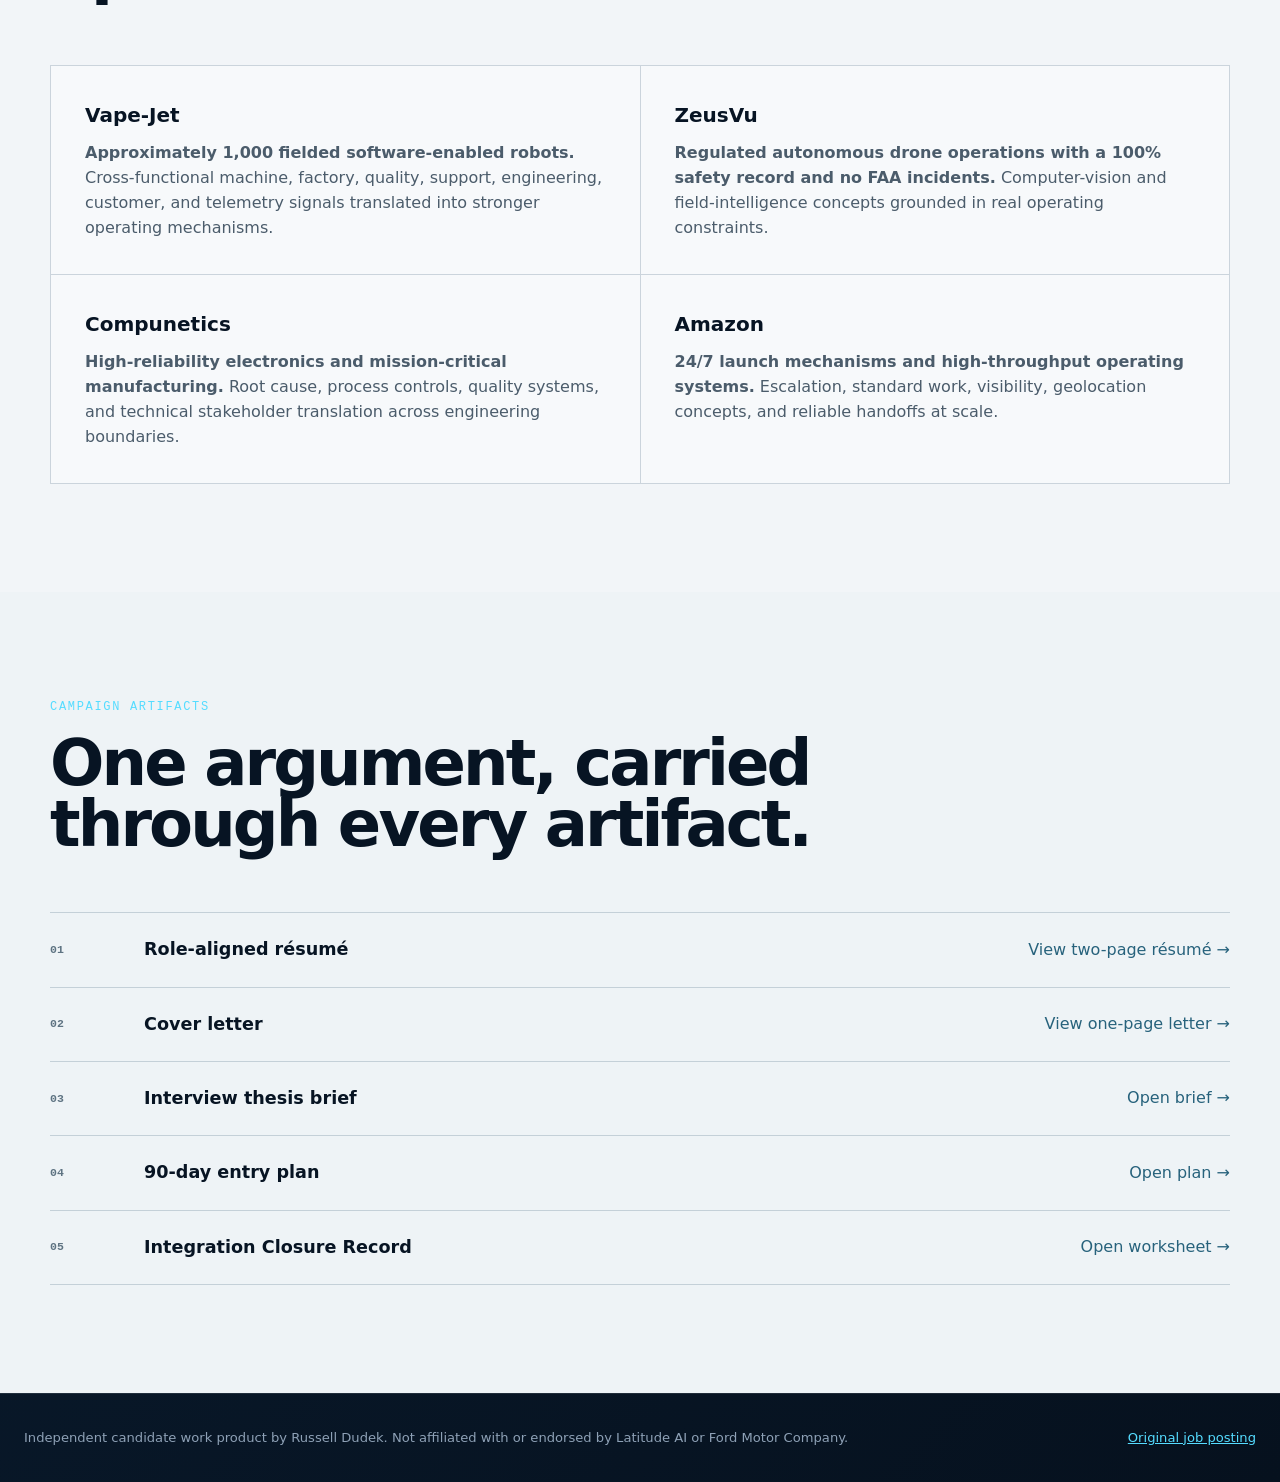
==== commit 3b2fe580: "Publish redesigned System Coherence hero" ====
--- a/index.html
+++ b/index.html
@@ -1,16 +1,28 @@
 <!doctype html>
 <html lang="en">
 <head>
-  <meta charset="utf-8">
-  <meta name="viewport" content="width=device-width, initial-scale=1">
-  <meta name="description" content="Independent candidate vision by Russell Dudek for Latitude AI's Senior Autonomy Integration Engineer role.">
-  <title>Russell Dudek | Latitude AI Autonomy Integration Candidate Vision</title>
-  <style>
-    body{margin:0;min-height:100vh;display:grid;place-items:center;background:#08111f;color:#fff;font:16px/1.6 Arial,sans-serif}main{width:min(720px,84vw)}p{color:#63defe;font-weight:700;letter-spacing:.12em;text-transform:uppercase}h1{font-size:clamp(2.4rem,8vw,5.5rem);line-height:.95;margin:.2em 0}small{color:#b9c8db}
-  </style>
+<meta charset="utf-8">
+<meta name="viewport" content="width=device-width,initial-scale=1">
+<meta name="description" content="Independent candidate vision by Russell Dudek for Latitude AI's Senior Autonomy Integration Engineer role.">
+<title>Russell Dudek | Latitude AI Autonomy Integration Candidate Vision</title>
+<style>
+:root{--bg:#061322;--bg2:#0a1d31;--text:#f7f9fc;--muted:#afbdd0;--cyan:#55dcff;--red:#ff4567;--amber:#ff9d00;--max:1440px}*{box-sizing:border-box}html{scroll-behavior:smooth;background:var(--bg)}body{margin:0;background:radial-gradient(circle at 75% 18%,rgba(49,145,199,.18),transparent 32%),radial-gradient(circle at 19% 56%,rgba(255,69,103,.09),transparent 28%),linear-gradient(135deg,var(--bg),var(--bg2) 56%,#06111e);color:var(--text);font-family:Inter,ui-sans-serif,system-ui,-apple-system,BlinkMacSystemFont,"Segoe UI",sans-serif;line-height:1.55;overflow-x:hidden}a{color:inherit}.skip{position:absolute;left:-9999px}.skip:focus{left:20px;top:20px;z-index:99;background:#fff;color:#061322;padding:12px 16px}.site-header{position:relative;z-index:20;width:min(var(--max),calc(100% - 48px));margin:auto;padding:26px 0;display:flex;align-items:center;justify-content:space-between;gap:28px;border-bottom:1px solid rgba(255,255,255,.08)}.brand{display:flex;align-items:center;gap:14px}.brand img{width:158px;max-height:36px;object-fit:contain;object-position:left center;filter:brightness(0) invert(1)}.brand-copy{padding-left:14px;border-left:1px solid rgba(255,255,255,.22);font-size:.76rem;letter-spacing:.16em;text-transform:uppercase;color:var(--muted);white-space:nowrap}.nav{display:flex;gap:22px;align-items:center;font-size:.82rem;letter-spacing:.08em;text-transform:uppercase}.nav a{text-decoration:none;color:#dce7f3}.nav a:hover,.nav a:focus-visible{color:var(--cyan)}.primary-link{border:1px solid rgba(85,220,255,.65);padding:10px 15px;color:var(--cyan)!important}.hero{position:relative;min-height:calc(100vh - 92px);padding:54px 24px 84px;display:grid;align-items:center;isolation:isolate}.hero:before{content:"";position:absolute;inset:8% -12% -14% -8%;z-index:-2;background:linear-gradient(rgba(72,173,228,.11) 1px,transparent 1px),linear-gradient(90deg,rgba(72,173,228,.11) 1px,transparent 1px);background-size:76px 76px;transform:perspective(900px) rotateX(61deg) rotateZ(-4deg) translateY(24%);transform-origin:center;mask-image:linear-gradient(to bottom,transparent 4%,#000 32%,#000 75%,transparent 98%)}.hero:after{content:"";position:absolute;left:0;right:0;bottom:0;height:28%;z-index:-1;background:linear-gradient(to top,rgba(4,13,24,.9),transparent)}.hero-shell{width:min(var(--max),100%);margin:auto;display:grid;grid-template-columns:minmax(0,1.05fr) minmax(560px,1.45fr);gap:clamp(42px,6vw,104px);align-items:center}.hero-copy{max-width:610px}.qualifier{display:flex;align-items:center;gap:12px;margin-bottom:22px;color:var(--cyan);font:.78rem/1.2 ui-monospace,SFMono-Regular,Menlo,monospace;letter-spacing:.14em;text-transform:uppercase}.qualifier:before{content:"";width:42px;height:1px;background:var(--cyan)}h1{font-size:clamp(3.6rem,7vw,7rem);line-height:.88;letter-spacing:-.055em;margin:0 0 26px}.hero-copy>p{font-size:clamp(1.05rem,1.4vw,1.32rem);color:#c9d7e6;max-width:54ch;margin:0 0 30px}.hero-actions{display:flex;gap:12px;flex-wrap:wrap}.button{display:inline-flex;align-items:center;justify-content:center;min-height:48px;padding:0 20px;text-decoration:none;border:1px solid rgba(255,255,255,.24);font-weight:720;letter-spacing:.04em}.button.primary{background:var(--cyan);color:#061322;border-color:var(--cyan)}.button:hover,.button:focus-visible{transform:translateY(-2px);box-shadow:0 12px 30px rgba(0,0,0,.24)}.stage-title{margin:0 0 18px;color:var(--muted);font:.74rem/1.2 ui-monospace,SFMono-Regular,Menlo,monospace;letter-spacing:.14em;text-transform:uppercase}.stage-grid{display:grid;grid-template-columns:minmax(0,1fr) 318px;gap:32px;align-items:end;min-height:660px}.layer-stack{display:flex;flex-direction:column;gap:12px;padding:12px 0 20px;min-width:0}.layer{--edge:var(--red);min-height:92px;padding:0 clamp(30px,4vw,58px);display:grid;grid-template-columns:minmax(0,1.15fr) minmax(170px,.85fr);align-items:center;gap:28px;background:linear-gradient(102deg,rgba(13,47,95,.88),rgba(23,52,78,.72));border:1.5px solid var(--edge);clip-path:polygon(5% 0,100% 0,95% 100%,0 100%);box-shadow:0 18px 38px rgba(0,0,0,.15),inset 0 0 40px rgba(44,116,197,.07);transition:transform .55s cubic-bezier(.22,1,.36,1),opacity .4s,border-color .4s,filter .4s}.layer:nth-child(2){transform:translateX(4%)}.layer:nth-child(3){transform:translateX(1%)}.layer:nth-child(4){--edge:var(--amber);transform:translateX(4%)}.layer:nth-child(5){--edge:var(--amber);transform:translateX(3%)}.layer:nth-child(6){transform:translateX(6%)}.layer strong{font-size:clamp(1rem,1.38vw,1.36rem);letter-spacing:.025em;text-transform:uppercase}.layer span{justify-self:end;text-align:right;color:#bcc9d9;font:700 clamp(.76rem,1vw,.98rem)/1.3 ui-monospace,SFMono-Regular,Menlo,monospace}.layer[data-state="affected"]{filter:drop-shadow(0 0 18px color-mix(in srgb,var(--edge),transparent 55%));transform:translateX(var(--fracture,10%))}.layer[data-state="stable"]{opacity:.72}.readout{align-self:end;margin-bottom:4px;border:1px solid rgba(85,220,255,.48);background:linear-gradient(160deg,rgba(7,25,43,.94),rgba(7,16,29,.98));padding:26px 24px 28px;box-shadow:0 24px 70px rgba(0,0,0,.34);min-height:194px}.readout h2{font:800 1rem/1.2 ui-monospace,SFMono-Regular,Menlo,monospace;letter-spacing:.09em;text-transform:uppercase;color:var(--cyan);margin:0 0 17px}.readout p{font-size:1.05rem;line-height:1.62;color:#d6dfeb;margin:0}.readout dl{margin:20px 0 0;display:grid;gap:10px}.readout dt{color:#7f92a9;font:.68rem/1.2 ui-monospace,SFMono-Regular,Menlo,monospace;letter-spacing:.11em;text-transform:uppercase}.readout dd{margin:3px 0 0;color:#fff;font-weight:700}.scenario-bar{grid-column:1/-1;display:flex;gap:9px;flex-wrap:wrap;padding-top:4px}.scenario{appearance:none;border:1px solid rgba(255,255,255,.18);background:rgba(8,27,47,.78);color:#c8d7e7;padding:10px 13px;font:700 .7rem/1.2 ui-monospace,SFMono-Regular,Menlo,monospace;letter-spacing:.07em;text-transform:uppercase;cursor:pointer}.scenario[aria-pressed="true"]{border-color:var(--cyan);color:var(--cyan);background:rgba(85,220,255,.08)}.scenario:hover,.scenario:focus-visible{border-color:var(--cyan);outline:none}.section{padding:108px 24px}.section-inner{width:min(1180px,100%);margin:auto}.section-kicker{color:var(--cyan);font:.75rem/1.2 ui-monospace,SFMono-Regular,Menlo,monospace;letter-spacing:.14em;text-transform:uppercase;margin:0 0 18px}.section h2{font-size:clamp(2.5rem,5vw,5rem);line-height:.95;letter-spacing:-.045em;margin:0 0 28px;max-width:950px}.lead{font-size:clamp(1.08rem,1.8vw,1.38rem);color:#bfcddd;max-width:72ch}.light{background:#f2f5f8;color:#071423}.light .section-kicker{color:#005b82}.light .lead{color:#3e4e5d}.mandate-grid{margin-top:64px;display:grid;grid-template-columns:.82fr 1.18fr;gap:64px}.mandate-grid h3{font-size:1rem;text-transform:uppercase;letter-spacing:.12em;margin:0;color:#61717f}.mandate-grid p{font-size:clamp(1.35rem,2.8vw,2.4rem);line-height:1.25;letter-spacing:-.025em;margin:0}.tensions{display:grid;grid-template-columns:repeat(5,1fr);border-top:1px solid #cbd4dc;border-bottom:1px solid #cbd4dc;margin-top:64px}.tension{padding:26px 22px;border-right:1px solid #cbd4dc}.tension:last-child{border-right:0}.tension b{display:block;font-size:.73rem;letter-spacing:.09em;text-transform:uppercase;color:#5e6d7a;margin-bottom:9px}.tension span{font-weight:760}.closure{background:#071727}.closure-track{margin-top:68px;display:grid;grid-template-columns:repeat(4,1fr);counter-reset:steps}.closure-step{counter-increment:steps;padding:28px 30px 32px;border-top:1px solid rgba(85,220,255,.45);border-right:1px solid rgba(255,255,255,.1)}.closure-step:last-child{border-right:0}.closure-step:before{content:"0" counter(steps);display:block;color:var(--cyan);font:700 .72rem/1.2 ui-monospace,SFMono-Regular,Menlo,monospace;letter-spacing:.14em;margin-bottom:48px}.closure-step h3{font-size:1.25rem;margin:0 0 10px}.closure-step p{margin:0;color:#aebed0}.evidence{display:grid;grid-template-columns:repeat(2,minmax(0,1fr));gap:1px;background:#cbd4dc;margin-top:64px;border:1px solid #cbd4dc}.evidence article{background:#f7f9fb;padding:34px}.evidence h3{font-size:1.25rem;margin:0 0 10px}.evidence p{margin:0;color:#4b5c6b}.documents{background:#eef3f6;color:#071423}.doc-list{margin-top:58px;border-top:1px solid #c4d0d8}.doc-row{display:grid;grid-template-columns:70px 1fr auto;gap:24px;align-items:center;padding:23px 0;border-bottom:1px solid #c4d0d8;text-decoration:none}.doc-row span{font:700 .72rem/1.2 ui-monospace,SFMono-Regular,Menlo,monospace;color:#5e7382}.doc-row strong{font-size:1.1rem}.doc-row em{font-style:normal;color:#27627c}.doc-row:hover em,.doc-row:focus-visible em{color:#071423;text-decoration:underline}footer{padding:34px 24px;border-top:1px solid rgba(255,255,255,.1)}.footer-inner{width:min(var(--max),100%);margin:auto;display:flex;justify-content:space-between;gap:30px;color:#8ea1b6;font-size:.82rem}.footer-inner a{color:var(--cyan)}@media(max-width:1180px){.hero-shell{grid-template-columns:1fr}.hero-copy{max-width:850px}.stage-grid{grid-template-columns:minmax(0,1fr) 300px}.tensions{grid-template-columns:repeat(2,1fr)}.tension:nth-child(2n){border-right:0}.tension:last-child{grid-column:1/-1;border-top:1px solid #cbd4dc}}@media(max-width:780px){.site-header{width:calc(100% - 32px);padding:20px 0}.brand-copy,.nav a:not(.primary-link){display:none}.hero{padding:38px 16px 64px}.hero-shell{gap:56px}.stage-grid{grid-template-columns:1fr;min-height:auto;gap:22px}.layer-stack{gap:9px}.layer{min-height:84px;padding:0 26px;grid-template-columns:1fr;gap:4px;align-content:center}.layer:nth-child(n){transform:none}.layer span{justify-self:start;text-align:left;font-size:.72rem}.layer[data-state="affected"]{transform:translateX(4%)}.readout{margin:0;min-height:0}.scenario-bar{grid-column:auto}.section{padding:78px 18px}.mandate-grid{grid-template-columns:1fr;gap:26px}.tensions{grid-template-columns:1fr}.tension,.tension:nth-child(2n),.tension:last-child{grid-column:auto;border-right:0;border-top:1px solid #cbd4dc}.closure-track{grid-template-columns:1fr}.closure-step{border-right:0;border-bottom:1px solid rgba(255,255,255,.1)}.closure-step:before{margin-bottom:20px}.evidence{grid-template-columns:1fr}.doc-row{grid-template-columns:48px 1fr}.doc-row em{grid-column:2}.footer-inner{flex-direction:column}}@media(prefers-reduced-motion:reduce){html{scroll-behavior:auto}.layer,.button{transition:none!important}.layer[data-state="affected"]{transform:none!important}}
+</style>
 </head>
 <body>
-  <main aria-live="polite"><p>Latitude AI candidate vision</p><h1>Making the system agree with itself.</h1><small>Assembling the verified campaign source...</small></main>
-  <script src="loader.js" data-page="index.html"></script>
+<a class="skip" href="#main">Skip to content</a>
+<header class="site-header"><div class="brand"><img src="https://lat.ai/images/brand/latitude-title-logo.png" alt="Latitude AI"><span class="brand-copy">Candidate vision by Russell Dudek</span></div><nav class="nav" aria-label="Primary navigation"><a href="#mandate">Mandate</a><a href="#model">Operating model</a><a href="#evidence">Evidence</a><a href="resume.html" class="primary-link">View résumé</a></nav></header>
+<main id="main">
+<section class="hero" aria-labelledby="hero-title"><div class="hero-shell"><div class="hero-copy"><p class="qualifier">Senior Autonomy Integration Engineer</p><h1 id="hero-title">Make the system agree with itself.</h1><p>Integration is not the phase after engineering. It is the mechanism that converts specialized velocity into one launchable autonomy system—through reproducible behavior, traceable configuration, regression evidence, and clear ownership.</p><div class="hero-actions"><a class="button primary" href="#model">Explore the frame</a><a class="button" href="docs/Russell-Dudek-Latitude-AI-Resume.pdf">Download résumé</a></div></div><div class="system-stage" id="model"><p class="stage-title">Interactive autonomy integration model</p><div class="stage-grid"><div class="layer-stack" aria-label="Six coupled autonomy system layers"><div class="layer" data-layer="platform"><strong>Platform configuration</strong><span>identity + compatibility</span></div><div class="layer" data-layer="compute"><strong>Compute &amp; network</strong><span>timing + resources</span></div><div class="layer" data-layer="sensors"><strong>Sensors &amp; actuation</strong><span>calibration + state</span></div><div class="layer" data-layer="software"><strong>Autonomy software</strong><span>behavior + interfaces</span></div><div class="layer" data-layer="validation"><strong>Validation evidence</strong><span>reproduction + regression</span></div><div class="layer" data-layer="ownership"><strong>Ownership &amp; handoff</strong><span>decision + closure</span></div></div><aside class="readout" aria-live="polite"><h2>System coherence frame</h2><p id="scenario-copy">Cross-domain blocker: the visible symptom is not the ownership boundary.</p><dl><div><dt>Closure state</dt><dd id="scenario-state">Find the fracture</dd></div><div><dt>Release evidence</dt><dd id="scenario-evidence">Reproducible platform baseline</dd></div></dl></aside><div class="scenario-bar" aria-label="Integration scenarios"><button class="scenario" type="button" data-scenario="bringup" aria-pressed="true">Platform bring-up</button><button class="scenario" type="button" data-scenario="regression" aria-pressed="false">Cross-domain regression</button><button class="scenario" type="button" data-scenario="intermittent" aria-pressed="false">Intermittent failure</button><button class="scenario" type="button" data-scenario="drift" aria-pressed="false">Configuration drift</button></div></div></div></div></section>
+<section class="section light" id="mandate"><div class="section-inner"><p class="section-kicker">The real mandate</p><h2>Close the gaps that appear when ownership stops matching the system.</h2><p class="lead">Latitude’s integration problem is not a shortage of domain expertise. It is the inevitable space between specialized teams, platform variants, low-level behavior, and launch evidence.</p><div class="mandate-grid"><h3>What success requires</h3><p>Turn an ambiguous symptom into a reproducible condition, a coherent repair, release evidence, and a stronger system contract.</p></div><div class="tensions"><div class="tension"><b>Speed</b><span>Startup velocity</span></div><div class="tension"><b>Discipline</b><span>Automotive launch rigor</span></div><div class="tension"><b>Architecture</b><span>Unified autonomy platform</span></div><div class="tension"><b>Variation</b><span>Platform configuration</span></div><div class="tension"><b>Proof</b><span>Regression stability</span></div></div></div></section>
+<section class="section closure"><div class="section-inner"><p class="section-kicker">Closure sequence</p><h2>Integration ends with a stronger contract—not a heroic workaround.</h2><div class="closure-track"><article class="closure-step"><h3>Find the fracture</h3><p>Separate the visible symptom from the actual violated interface, invariant, timing condition, or configuration boundary.</p></article><article class="closure-step"><h3>Establish the invariant</h3><p>Define what must remain true across software, hardware, network, sensing, and platform variants.</p></article><article class="closure-step"><h3>Restore the coupling</h3><p>Implement the smallest system-level fix that respects domain ownership while resolving the blocker.</p></article><article class="closure-step"><h3>Make recurrence harder</h3><p>Leave behind configuration controls, regression tests, release evidence, and an explicit ownership path.</p></article></div></div></section>
+<section class="section light" id="evidence"><div class="section-inner"><p class="section-kicker">Transferable evidence</p><h2>Robotics, autonomous systems, high-reliability engineering, and operational closure.</h2><div class="evidence"><article><h3>Vape-Jet</h3><p><strong>Approximately 1,000 fielded software-enabled robots.</strong> Cross-functional machine, factory, quality, support, engineering, customer, and telemetry signals translated into stronger operating mechanisms.</p></article><article><h3>ZeusVu</h3><p><strong>Regulated autonomous drone operations with a 100% safety record and no FAA incidents.</strong> Computer-vision and field-intelligence concepts grounded in real operating constraints.</p></article><article><h3>Compunetics</h3><p><strong>High-reliability electronics and mission-critical manufacturing.</strong> Root cause, process controls, quality systems, and technical stakeholder translation across engineering boundaries.</p></article><article><h3>Amazon</h3><p><strong>24/7 launch mechanisms and high-throughput operating systems.</strong> Escalation, standard work, visibility, geolocation concepts, and reliable handoffs at scale.</p></article></div></div></section>
+<section class="section documents"><div class="section-inner"><p class="section-kicker">Campaign artifacts</p><h2>One argument, carried through every artifact.</h2><div class="doc-list"><a class="doc-row" href="resume.html"><span>01</span><strong>Role-aligned résumé</strong><em>View two-page résumé →</em></a><a class="doc-row" href="cover-letter.html"><span>02</span><strong>Cover letter</strong><em>View one-page letter →</em></a><a class="doc-row" href="interview-brief.html"><span>03</span><strong>Interview thesis brief</strong><em>Open brief →</em></a><a class="doc-row" href="90-day-plan.html"><span>04</span><strong>90-day entry plan</strong><em>Open plan →</em></a><a class="doc-row" href="integration-closure-record.html"><span>05</span><strong>Integration Closure Record</strong><em>Open worksheet →</em></a></div></div></section>
+</main>
+<footer><div class="footer-inner"><span>Independent candidate work product by Russell Dudek. Not affiliated with or endorsed by Latitude AI or Ford Motor Company.</span><a href="https://job-boards.greenhouse.io/latitude/jobs/7974526?gh_src=linkedin">Original job posting</a></div></footer>
+<script>
+const scenarios={bringup:{affected:['platform','compute','sensors'],copy:'New-platform bring-up: identity, timing, and calibration must agree before behavior can be trusted.',state:'Establish the invariant',evidence:'Platform configuration + timing baseline'},regression:{affected:['software','validation','ownership'],copy:'Cross-domain regression: the visible symptom is not the ownership boundary.',state:'Find the fracture',evidence:'Minimal reproduction + durable regression'},intermittent:{affected:['compute','sensors','validation'],copy:'Intermittent failure: correlate timing, sensor state, and evidence before changing component code.',state:'Restore the coupling',evidence:'Time-aligned trace + repeatable trigger'},drift:{affected:['platform','software','ownership'],copy:'Configuration drift: restore one controlled system identity across platform, software, and release ownership.',state:'Make recurrence harder',evidence:'Versioned configuration + release gate'}};
+function setScenario(name){const s=scenarios[name];document.querySelectorAll('.layer').forEach((el,i)=>{const active=s.affected.includes(el.dataset.layer);el.dataset.state=active?'affected':'stable';el.style.setProperty('--fracture',`${7+(i%3)*2}%`)});document.getElementById('scenario-copy').textContent=s.copy;document.getElementById('scenario-state').textContent=s.state;document.getElementById('scenario-evidence').textContent=s.evidence;document.querySelectorAll('.scenario').forEach(b=>b.setAttribute('aria-pressed',String(b.dataset.scenario===name)))}document.querySelectorAll('.scenario').forEach(b=>b.addEventListener('click',()=>setScenario(b.dataset.scenario)));setScenario('bringup');
+</script>
 </body>
-</html>
+</html>
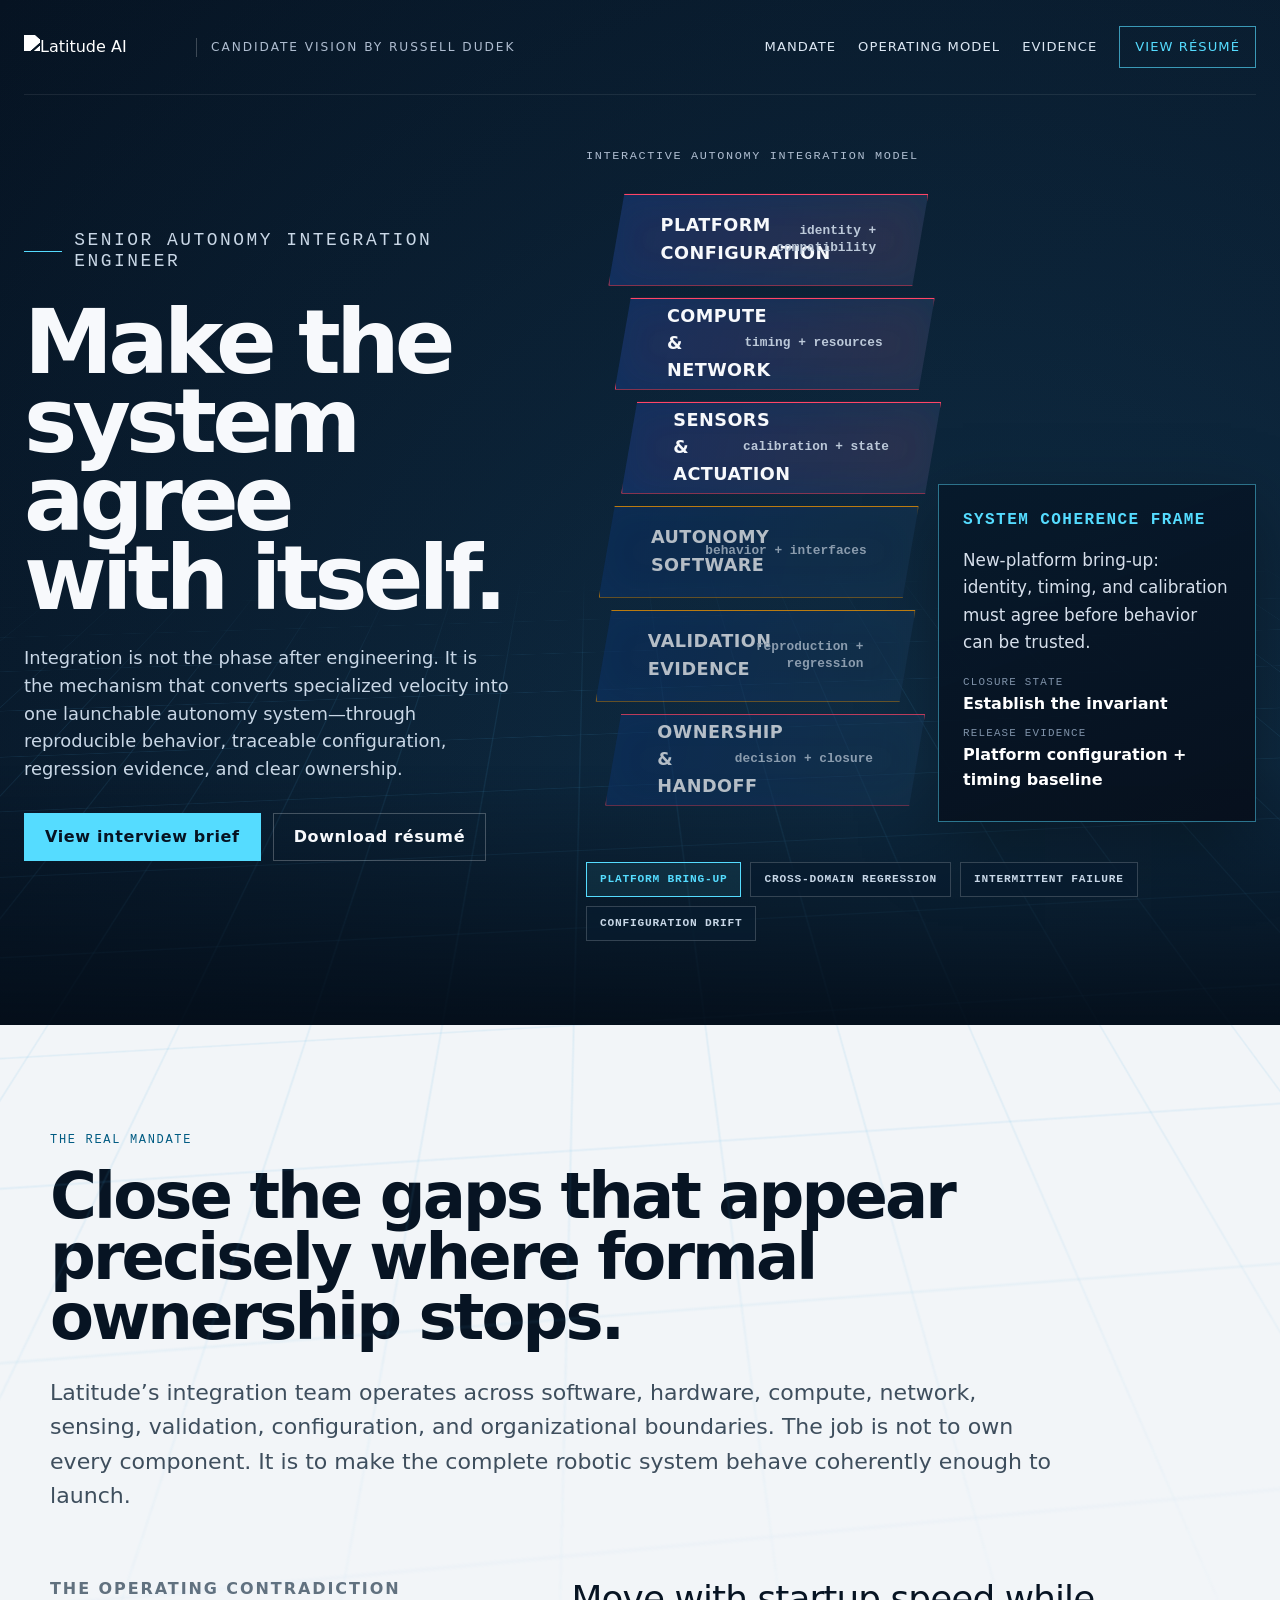
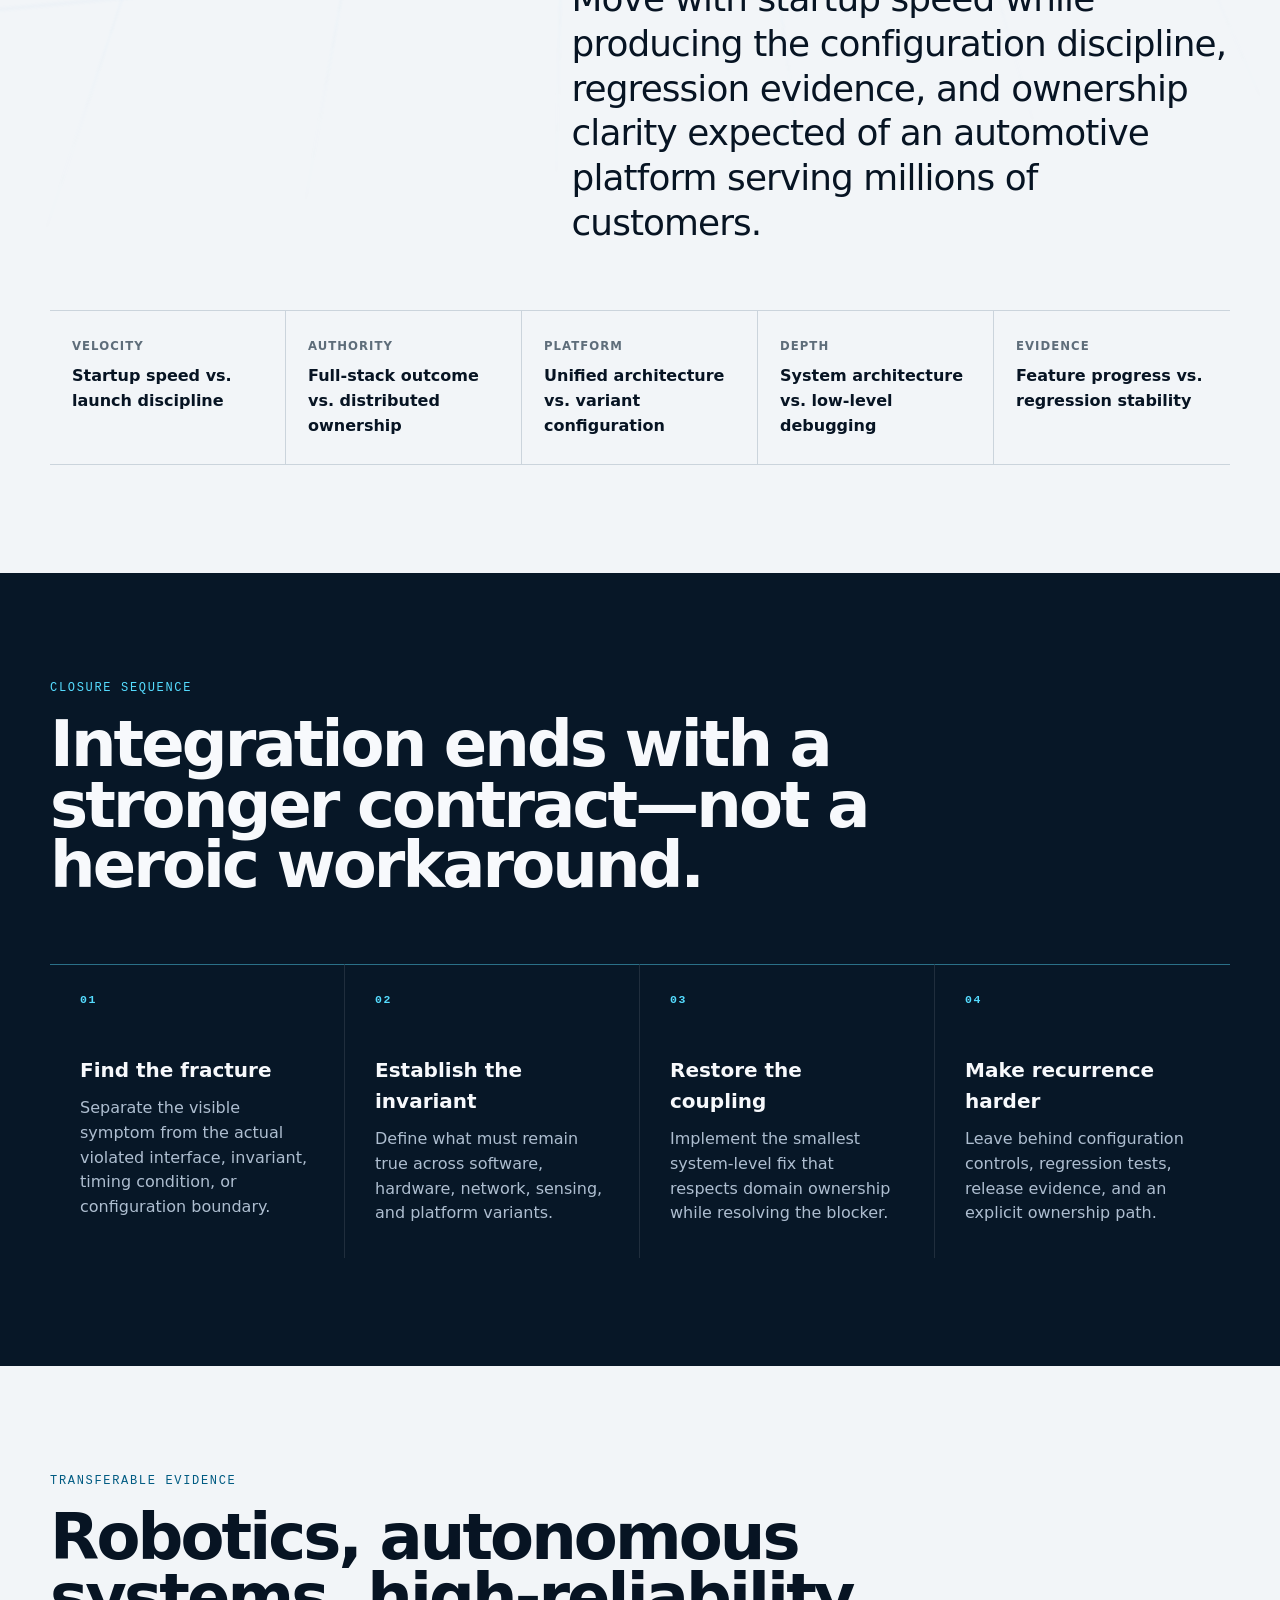
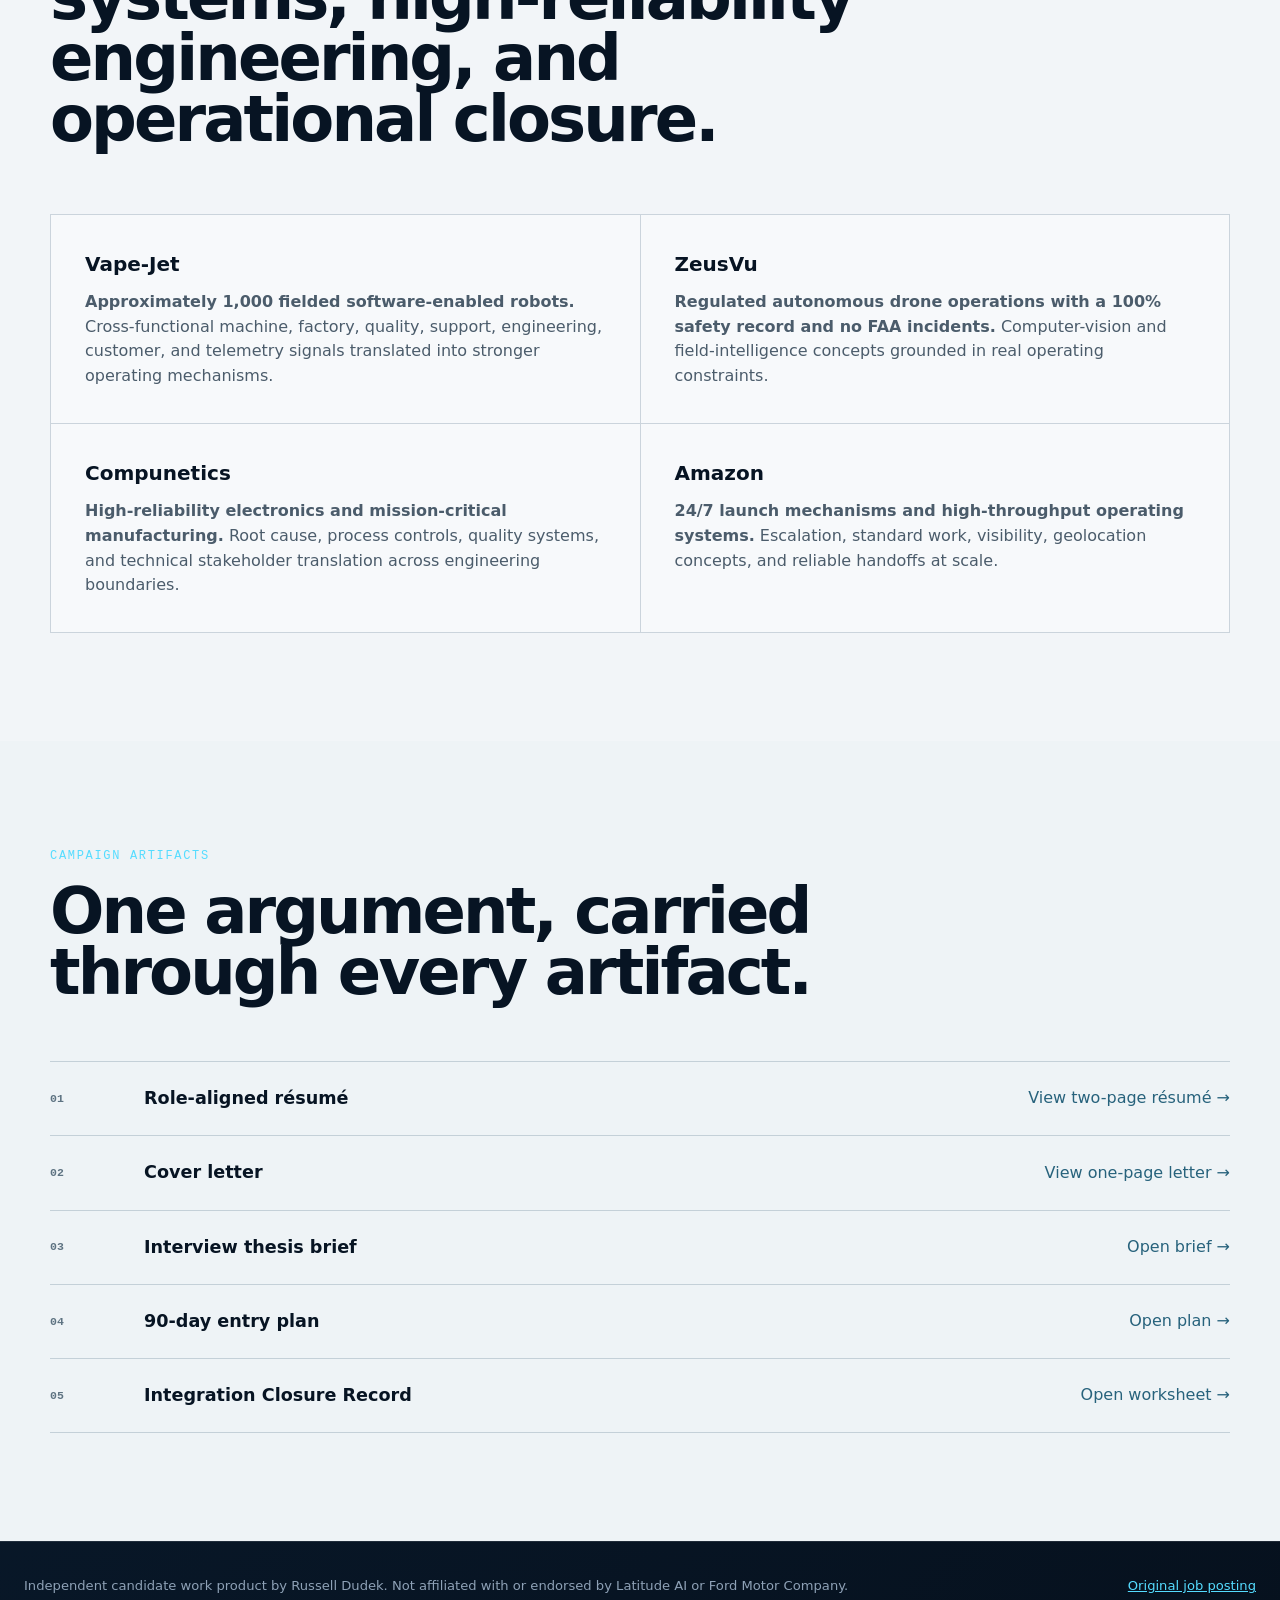
==== commit eed4836e: "Replace dead hero CTA with interview brief link" ====
--- a/index.html
+++ b/index.html
@@ -1,28 +1,65 @@
 <!doctype html>
 <html lang="en">
 <head>
-<meta charset="utf-8">
-<meta name="viewport" content="width=device-width,initial-scale=1">
-<meta name="description" content="Independent candidate vision by Russell Dudek for Latitude AI's Senior Autonomy Integration Engineer role.">
-<title>Russell Dudek | Latitude AI Autonomy Integration Candidate Vision</title>
-<style>
-:root{--bg:#061322;--bg2:#0a1d31;--text:#f7f9fc;--muted:#afbdd0;--cyan:#55dcff;--red:#ff4567;--amber:#ff9d00;--max:1440px}*{box-sizing:border-box}html{scroll-behavior:smooth;background:var(--bg)}body{margin:0;background:radial-gradient(circle at 75% 18%,rgba(49,145,199,.18),transparent 32%),radial-gradient(circle at 19% 56%,rgba(255,69,103,.09),transparent 28%),linear-gradient(135deg,var(--bg),var(--bg2) 56%,#06111e);color:var(--text);font-family:Inter,ui-sans-serif,system-ui,-apple-system,BlinkMacSystemFont,"Segoe UI",sans-serif;line-height:1.55;overflow-x:hidden}a{color:inherit}.skip{position:absolute;left:-9999px}.skip:focus{left:20px;top:20px;z-index:99;background:#fff;color:#061322;padding:12px 16px}.site-header{position:relative;z-index:20;width:min(var(--max),calc(100% - 48px));margin:auto;padding:26px 0;display:flex;align-items:center;justify-content:space-between;gap:28px;border-bottom:1px solid rgba(255,255,255,.08)}.brand{display:flex;align-items:center;gap:14px}.brand img{width:158px;max-height:36px;object-fit:contain;object-position:left center;filter:brightness(0) invert(1)}.brand-copy{padding-left:14px;border-left:1px solid rgba(255,255,255,.22);font-size:.76rem;letter-spacing:.16em;text-transform:uppercase;color:var(--muted);white-space:nowrap}.nav{display:flex;gap:22px;align-items:center;font-size:.82rem;letter-spacing:.08em;text-transform:uppercase}.nav a{text-decoration:none;color:#dce7f3}.nav a:hover,.nav a:focus-visible{color:var(--cyan)}.primary-link{border:1px solid rgba(85,220,255,.65);padding:10px 15px;color:var(--cyan)!important}.hero{position:relative;min-height:calc(100vh - 92px);padding:54px 24px 84px;display:grid;align-items:center;isolation:isolate}.hero:before{content:"";position:absolute;inset:8% -12% -14% -8%;z-index:-2;background:linear-gradient(rgba(72,173,228,.11) 1px,transparent 1px),linear-gradient(90deg,rgba(72,173,228,.11) 1px,transparent 1px);background-size:76px 76px;transform:perspective(900px) rotateX(61deg) rotateZ(-4deg) translateY(24%);transform-origin:center;mask-image:linear-gradient(to bottom,transparent 4%,#000 32%,#000 75%,transparent 98%)}.hero:after{content:"";position:absolute;left:0;right:0;bottom:0;height:28%;z-index:-1;background:linear-gradient(to top,rgba(4,13,24,.9),transparent)}.hero-shell{width:min(var(--max),100%);margin:auto;display:grid;grid-template-columns:minmax(0,1.05fr) minmax(560px,1.45fr);gap:clamp(42px,6vw,104px);align-items:center}.hero-copy{max-width:610px}.qualifier{display:flex;align-items:center;gap:12px;margin-bottom:22px;color:var(--cyan);font:.78rem/1.2 ui-monospace,SFMono-Regular,Menlo,monospace;letter-spacing:.14em;text-transform:uppercase}.qualifier:before{content:"";width:42px;height:1px;background:var(--cyan)}h1{font-size:clamp(3.6rem,7vw,7rem);line-height:.88;letter-spacing:-.055em;margin:0 0 26px}.hero-copy>p{font-size:clamp(1.05rem,1.4vw,1.32rem);color:#c9d7e6;max-width:54ch;margin:0 0 30px}.hero-actions{display:flex;gap:12px;flex-wrap:wrap}.button{display:inline-flex;align-items:center;justify-content:center;min-height:48px;padding:0 20px;text-decoration:none;border:1px solid rgba(255,255,255,.24);font-weight:720;letter-spacing:.04em}.button.primary{background:var(--cyan);color:#061322;border-color:var(--cyan)}.button:hover,.button:focus-visible{transform:translateY(-2px);box-shadow:0 12px 30px rgba(0,0,0,.24)}.stage-title{margin:0 0 18px;color:var(--muted);font:.74rem/1.2 ui-monospace,SFMono-Regular,Menlo,monospace;letter-spacing:.14em;text-transform:uppercase}.stage-grid{display:grid;grid-template-columns:minmax(0,1fr) 318px;gap:32px;align-items:end;min-height:660px}.layer-stack{display:flex;flex-direction:column;gap:12px;padding:12px 0 20px;min-width:0}.layer{--edge:var(--red);min-height:92px;padding:0 clamp(30px,4vw,58px);display:grid;grid-template-columns:minmax(0,1.15fr) minmax(170px,.85fr);align-items:center;gap:28px;background:linear-gradient(102deg,rgba(13,47,95,.88),rgba(23,52,78,.72));border:1.5px solid var(--edge);clip-path:polygon(5% 0,100% 0,95% 100%,0 100%);box-shadow:0 18px 38px rgba(0,0,0,.15),inset 0 0 40px rgba(44,116,197,.07);transition:transform .55s cubic-bezier(.22,1,.36,1),opacity .4s,border-color .4s,filter .4s}.layer:nth-child(2){transform:translateX(4%)}.layer:nth-child(3){transform:translateX(1%)}.layer:nth-child(4){--edge:var(--amber);transform:translateX(4%)}.layer:nth-child(5){--edge:var(--amber);transform:translateX(3%)}.layer:nth-child(6){transform:translateX(6%)}.layer strong{font-size:clamp(1rem,1.38vw,1.36rem);letter-spacing:.025em;text-transform:uppercase}.layer span{justify-self:end;text-align:right;color:#bcc9d9;font:700 clamp(.76rem,1vw,.98rem)/1.3 ui-monospace,SFMono-Regular,Menlo,monospace}.layer[data-state="affected"]{filter:drop-shadow(0 0 18px color-mix(in srgb,var(--edge),transparent 55%));transform:translateX(var(--fracture,10%))}.layer[data-state="stable"]{opacity:.72}.readout{align-self:end;margin-bottom:4px;border:1px solid rgba(85,220,255,.48);background:linear-gradient(160deg,rgba(7,25,43,.94),rgba(7,16,29,.98));padding:26px 24px 28px;box-shadow:0 24px 70px rgba(0,0,0,.34);min-height:194px}.readout h2{font:800 1rem/1.2 ui-monospace,SFMono-Regular,Menlo,monospace;letter-spacing:.09em;text-transform:uppercase;color:var(--cyan);margin:0 0 17px}.readout p{font-size:1.05rem;line-height:1.62;color:#d6dfeb;margin:0}.readout dl{margin:20px 0 0;display:grid;gap:10px}.readout dt{color:#7f92a9;font:.68rem/1.2 ui-monospace,SFMono-Regular,Menlo,monospace;letter-spacing:.11em;text-transform:uppercase}.readout dd{margin:3px 0 0;color:#fff;font-weight:700}.scenario-bar{grid-column:1/-1;display:flex;gap:9px;flex-wrap:wrap;padding-top:4px}.scenario{appearance:none;border:1px solid rgba(255,255,255,.18);background:rgba(8,27,47,.78);color:#c8d7e7;padding:10px 13px;font:700 .7rem/1.2 ui-monospace,SFMono-Regular,Menlo,monospace;letter-spacing:.07em;text-transform:uppercase;cursor:pointer}.scenario[aria-pressed="true"]{border-color:var(--cyan);color:var(--cyan);background:rgba(85,220,255,.08)}.scenario:hover,.scenario:focus-visible{border-color:var(--cyan);outline:none}.section{padding:108px 24px}.section-inner{width:min(1180px,100%);margin:auto}.section-kicker{color:var(--cyan);font:.75rem/1.2 ui-monospace,SFMono-Regular,Menlo,monospace;letter-spacing:.14em;text-transform:uppercase;margin:0 0 18px}.section h2{font-size:clamp(2.5rem,5vw,5rem);line-height:.95;letter-spacing:-.045em;margin:0 0 28px;max-width:950px}.lead{font-size:clamp(1.08rem,1.8vw,1.38rem);color:#bfcddd;max-width:72ch}.light{background:#f2f5f8;color:#071423}.light .section-kicker{color:#005b82}.light .lead{color:#3e4e5d}.mandate-grid{margin-top:64px;display:grid;grid-template-columns:.82fr 1.18fr;gap:64px}.mandate-grid h3{font-size:1rem;text-transform:uppercase;letter-spacing:.12em;margin:0;color:#61717f}.mandate-grid p{font-size:clamp(1.35rem,2.8vw,2.4rem);line-height:1.25;letter-spacing:-.025em;margin:0}.tensions{display:grid;grid-template-columns:repeat(5,1fr);border-top:1px solid #cbd4dc;border-bottom:1px solid #cbd4dc;margin-top:64px}.tension{padding:26px 22px;border-right:1px solid #cbd4dc}.tension:last-child{border-right:0}.tension b{display:block;font-size:.73rem;letter-spacing:.09em;text-transform:uppercase;color:#5e6d7a;margin-bottom:9px}.tension span{font-weight:760}.closure{background:#071727}.closure-track{margin-top:68px;display:grid;grid-template-columns:repeat(4,1fr);counter-reset:steps}.closure-step{counter-increment:steps;padding:28px 30px 32px;border-top:1px solid rgba(85,220,255,.45);border-right:1px solid rgba(255,255,255,.1)}.closure-step:last-child{border-right:0}.closure-step:before{content:"0" counter(steps);display:block;color:var(--cyan);font:700 .72rem/1.2 ui-monospace,SFMono-Regular,Menlo,monospace;letter-spacing:.14em;margin-bottom:48px}.closure-step h3{font-size:1.25rem;margin:0 0 10px}.closure-step p{margin:0;color:#aebed0}.evidence{display:grid;grid-template-columns:repeat(2,minmax(0,1fr));gap:1px;background:#cbd4dc;margin-top:64px;border:1px solid #cbd4dc}.evidence article{background:#f7f9fb;padding:34px}.evidence h3{font-size:1.25rem;margin:0 0 10px}.evidence p{margin:0;color:#4b5c6b}.documents{background:#eef3f6;color:#071423}.doc-list{margin-top:58px;border-top:1px solid #c4d0d8}.doc-row{display:grid;grid-template-columns:70px 1fr auto;gap:24px;align-items:center;padding:23px 0;border-bottom:1px solid #c4d0d8;text-decoration:none}.doc-row span{font:700 .72rem/1.2 ui-monospace,SFMono-Regular,Menlo,monospace;color:#5e7382}.doc-row strong{font-size:1.1rem}.doc-row em{font-style:normal;color:#27627c}.doc-row:hover em,.doc-row:focus-visible em{color:#071423;text-decoration:underline}footer{padding:34px 24px;border-top:1px solid rgba(255,255,255,.1)}.footer-inner{width:min(var(--max),100%);margin:auto;display:flex;justify-content:space-between;gap:30px;color:#8ea1b6;font-size:.82rem}.footer-inner a{color:var(--cyan)}@media(max-width:1180px){.hero-shell{grid-template-columns:1fr}.hero-copy{max-width:850px}.stage-grid{grid-template-columns:minmax(0,1fr) 300px}.tensions{grid-template-columns:repeat(2,1fr)}.tension:nth-child(2n){border-right:0}.tension:last-child{grid-column:1/-1;border-top:1px solid #cbd4dc}}@media(max-width:780px){.site-header{width:calc(100% - 32px);padding:20px 0}.brand-copy,.nav a:not(.primary-link){display:none}.hero{padding:38px 16px 64px}.hero-shell{gap:56px}.stage-grid{grid-template-columns:1fr;min-height:auto;gap:22px}.layer-stack{gap:9px}.layer{min-height:84px;padding:0 26px;grid-template-columns:1fr;gap:4px;align-content:center}.layer:nth-child(n){transform:none}.layer span{justify-self:start;text-align:left;font-size:.72rem}.layer[data-state="affected"]{transform:translateX(4%)}.readout{margin:0;min-height:0}.scenario-bar{grid-column:auto}.section{padding:78px 18px}.mandate-grid{grid-template-columns:1fr;gap:26px}.tensions{grid-template-columns:1fr}.tension,.tension:nth-child(2n),.tension:last-child{grid-column:auto;border-right:0;border-top:1px solid #cbd4dc}.closure-track{grid-template-columns:1fr}.closure-step{border-right:0;border-bottom:1px solid rgba(255,255,255,.1)}.closure-step:before{margin-bottom:20px}.evidence{grid-template-columns:1fr}.doc-row{grid-template-columns:48px 1fr}.doc-row em{grid-column:2}.footer-inner{flex-direction:column}}@media(prefers-reduced-motion:reduce){html{scroll-behavior:auto}.layer,.button{transition:none!important}.layer[data-state="affected"]{transform:none!important}}
-</style>
+  <meta charset="utf-8">
+  <meta name="viewport" content="width=device-width,initial-scale=1">
+  <meta name="description" content="Independent candidate vision by Russell Dudek for Latitude AI's Senior Autonomy Integration Engineer role.">
+  <title>Russell Dudek | Latitude AI Autonomy Integration Candidate Vision</title>
+  <style>
+    :root{--bg:#061322;--bg2:#0a1d31;--text:#f7f9fc;--muted:#afbdd0;--cyan:#55dcff;--red:#ff4567;--amber:#ff9d00;--max:1440px}*{box-sizing:border-box}html{scroll-behavior:smooth;background:var(--bg)}body{margin:0;background:radial-gradient(circle at 75% 18%,rgba(49,145,199,.18),transparent 32%),radial-gradient(circle at 19% 56%,rgba(255,69,103,.09),transparent 28%),linear-gradient(135deg,var(--bg),var(--bg2) 56%,#06111e);color:var(--text);font-family:Inter,ui-sans-serif,system-ui,-apple-system,BlinkMacSystemFont,"Segoe UI",sans-serif;line-height:1.55;overflow-x:hidden}a{color:inherit}.skip{position:absolute;left:-9999px}.skip:focus{left:20px;top:20px;z-index:99;background:#fff;color:#061322;padding:12px 16px}.site-header{position:relative;z-index:20;width:min(var(--max),calc(100% - 48px));margin:auto;padding:26px 0;display:flex;align-items:center;justify-content:space-between;gap:28px;border-bottom:1px solid rgba(255,255,255,.08)}.brand{display:flex;align-items:center;gap:14px}.brand img{width:158px;max-height:36px;object-fit:contain;object-position:left center;filter:brightness(0) invert(1)}.brand-copy{padding-left:14px;border-left:1px solid rgba(255,255,255,.22);font-size:.76rem;letter-spacing:.16em;text-transform:uppercase;color:var(--muted);white-space:nowrap}.nav{display:flex;gap:22px;align-items:center;font-size:.82rem;letter-spacing:.08em;text-transform:uppercase}.nav a{text-decoration:none;color:#dce7f3}.nav a:hover,.nav a:focus-visible{color:var(--cyan)}.primary-link{border:1px solid rgba(85,220,255,.65);padding:10px 15px;color:var(--cyan)!important}.hero{position:relative;min-height:calc(100vh - 92px);padding:54px 24px 84px;display:grid;align-items:center;isolation:isolate}.hero::before{content:"";position:absolute;inset:8% -12% -14% -8%;z-index:-2;background:linear-gradient(rgba(72,173,228,.11) 1px,transparent 1px),linear-gradient(90deg,rgba(72,173,228,.11) 1px,transparent 1px);background-size:76px 76px;transform:perspective(900px) rotateX(61deg) rotateZ(-4deg) translateY(24%);transform-origin:center;mask-image:linear-gradient(to bottom,transparent 4%,#000 32%,#000 75%,transparent 98%)}.hero::after{content:"";position:absolute;left:0;right:0;bottom:0;height:28%;z-index:-1;background:linear-gradient(to top,rgba(4,13,24,.9),transparent)}.hero-shell{width:min(var(--max),100%);margin:auto;display:grid;grid-template-columns:minmax(0,1.05fr) minmax(560px,1.45fr);gap:clamp(42px,6vw,104px);align-items:center}.hero-copy{max-width:610px}.qualifier{display:flex;align-items:center;gap:12px;margin-bottom:22px;color:var(--cyan);font:.78rem/1.2 ui-monospace,SFMono-Regular,Menlo,monospace;letter-spacing:.14em;text-transform:uppercase}.qualifier::before{content:"";width:42px;height:1px;background:var(--cyan)}h1{font-size:clamp(3.6rem,7vw,7rem);line-height:.88;letter-spacing:-.055em;margin:0 0 26px}.hero-copy>p{font-size:clamp(1.05rem,1.4vw,1.32rem);color:#c9d7e6;max-width:54ch;margin:0 0 30px}.hero-actions{display:flex;gap:12px;flex-wrap:wrap}.button{display:inline-flex;align-items:center;justify-content:center;min-height:48px;padding:0 20px;text-decoration:none;border:1px solid rgba(255,255,255,.24);font-weight:720;letter-spacing:.04em;transition:transform .2s ease,box-shadow .2s ease}.button.primary{background:var(--cyan);color:#061322;border-color:var(--cyan)}.button:hover,.button:focus-visible{transform:translateY(-2px);box-shadow:0 12px 30px rgba(0,0,0,.24)}.stage-title{margin:0 0 18px;color:var(--muted);font:.74rem/1.2 ui-monospace,SFMono-Regular,Menlo,monospace;letter-spacing:.14em;text-transform:uppercase}.stage-grid{display:grid;grid-template-columns:minmax(0,1fr) 318px;gap:32px;align-items:end;min-height:660px}.layer-stack{display:flex;flex-direction:column;gap:12px;padding:12px 0 20px;min-width:0}.layer{--edge:var(--red);min-height:92px;padding:0 clamp(30px,4vw,58px);display:grid;grid-template-columns:minmax(0,1.15fr) minmax(170px,.85fr);align-items:center;gap:28px;background:linear-gradient(102deg,rgba(13,47,95,.88),rgba(23,52,78,.72));border:1.5px solid var(--edge);clip-path:polygon(5% 0,100% 0,95% 100%,0 100%);box-shadow:0 18px 38px rgba(0,0,0,.15),inset 0 0 40px rgba(44,116,197,.07);transition:transform .55s cubic-bezier(.22,1,.36,1),opacity .4s,border-color .4s,filter .4s}.layer:nth-child(2){transform:translateX(4%)}.layer:nth-child(3){transform:translateX(1%)}.layer:nth-child(4){--edge:var(--amber);transform:translateX(4%)}.layer:nth-child(5){--edge:var(--amber);transform:translateX(3%)}.layer:nth-child(6){transform:translateX(6%)}.layer strong{font-size:clamp(1rem,1.38vw,1.36rem);letter-spacing:.025em;text-transform:uppercase}.layer span{justify-self:end;text-align:right;color:#bcc9d9;font:700 clamp(.76rem,1vw,.98rem)/1.3 ui-monospace,SFMono-Regular,Menlo,monospace}.layer[data-state="affected"]{filter:drop-shadow(0 0 18px color-mix(in srgb,var(--edge),transparent 55%));transform:translateX(var(--fracture,10%))}.layer[data-state="stable"]{opacity:.72}.readout{align-self:end;margin-bottom:4px;border:1px solid rgba(85,220,255,.48);background:linear-gradient(160deg,rgba(7,25,43,.94),rgba(7,16,29,.98));padding:26px 24px 28px;box-shadow:0 24px 70px rgba(0,0,0,.34);min-height:194px}.readout h2{font:800 1rem/1.2 ui-monospace,SFMono-Regular,Menlo,monospace;letter-spacing:.09em;text-transform:uppercase;color:var(--cyan);margin:0 0 17px}.readout p{font-size:1.05rem;line-height:1.62;color:#d6dfeb;margin:0}.readout dl{margin:20px 0 0;display:grid;gap:10px}.readout dt{color:#7f92a9;font:.68rem/1.2 ui-monospace,SFMono-Regular,Menlo,monospace;letter-spacing:.11em;text-transform:uppercase}.readout dd{margin:3px 0 0;color:#fff;font-weight:700}.scenario-bar{grid-column:1/-1;display:flex;gap:9px;flex-wrap:wrap;padding-top:4px}.scenario{appearance:none;border:1px solid rgba(255,255,255,.18);background:rgba(8,27,47,.78);color:#c8d7e7;padding:10px 13px;font:700 .7rem/1.2 ui-monospace,SFMono-Regular,Menlo,monospace;letter-spacing:.07em;text-transform:uppercase;cursor:pointer}.scenario[aria-pressed="true"]{border-color:var(--cyan);color:var(--cyan);background:rgba(85,220,255,.08)}.scenario:hover,.scenario:focus-visible{border-color:var(--cyan);outline:none}.section{padding:108px 24px}.section-inner{width:min(1180px,100%);margin:auto}.section-kicker{color:var(--cyan);font:.75rem/1.2 ui-monospace,SFMono-Regular,Menlo,monospace;letter-spacing:.14em;text-transform:uppercase;margin:0 0 18px}.section h2{font-size:clamp(2.5rem,5vw,5rem);line-height:.95;letter-spacing:-.045em;margin:0 0 28px;max-width:950px}.lead{font-size:clamp(1.08rem,1.8vw,1.38rem);color:#bfcddd;max-width:72ch}.light{background:#f2f5f8;color:#071423}.light .section-kicker{color:#005b82}.light .lead{color:#3e4e5d}.mandate-grid{margin-top:64px;display:grid;grid-template-columns:.82fr 1.18fr;gap:64px}.mandate-grid h3{font-size:1rem;text-transform:uppercase;letter-spacing:.12em;margin:0;color:#61717f}.mandate-grid p{font-size:clamp(1.35rem,2.8vw,2.4rem);line-height:1.25;letter-spacing:-.025em;margin:0}.tensions{display:grid;grid-template-columns:repeat(5,1fr);border-top:1px solid #cbd4dc;border-bottom:1px solid #cbd4dc;margin-top:64px}.tension{padding:26px 22px;border-right:1px solid #cbd4dc}.tension:last-child{border-right:0}.tension b{display:block;font-size:.73rem;letter-spacing:.09em;text-transform:uppercase;color:#5e6d7a;margin-bottom:9px}.tension span{font-weight:760}.closure{background:#071727}.closure-track{margin-top:68px;display:grid;grid-template-columns:repeat(4,1fr);counter-reset:steps}.closure-step{counter-increment:steps;padding:28px 30px 32px;border-top:1px solid rgba(85,220,255,.45);border-right:1px solid rgba(255,255,255,.1)}.closure-step:last-child{border-right:0}.closure-step::before{content:"0" counter(steps);display:block;color:var(--cyan);font:700 .72rem/1.2 ui-monospace,SFMono-Regular,Menlo,monospace;letter-spacing:.14em;margin-bottom:48px}.closure-step h3{font-size:1.25rem;margin:0 0 10px}.closure-step p{margin:0;color:#aebed0}.evidence{display:grid;grid-template-columns:repeat(2,minmax(0,1fr));gap:1px;background:#cbd4dc;margin-top:64px;border:1px solid #cbd4dc}.evidence article{background:#f7f9fb;padding:34px}.evidence h3{font-size:1.25rem;margin:0 0 10px}.evidence p{margin:0;color:#4b5c6b}.documents{background:#eef3f6;color:#071423}.doc-list{margin-top:58px;border-top:1px solid #c4d0d8}.doc-row{display:grid;grid-template-columns:70px 1fr auto;gap:24px;align-items:center;padding:23px 0;border-bottom:1px solid #c4d0d8;text-decoration:none}.doc-row span{font:700 .72rem/1.2 ui-monospace,SFMono-Regular,Menlo,monospace;color:#5e7382}.doc-row strong{font-size:1.1rem}.doc-row em{font-style:normal;color:#27627c}.doc-row:hover em,.doc-row:focus-visible em{color:#071423;text-decoration:underline}footer{padding:34px 24px;border-top:1px solid rgba(255,255,255,.1)}.footer-inner{width:min(var(--max),100%);margin:auto;display:flex;justify-content:space-between;gap:30px;color:#8ea1b6;font-size:.82rem}.footer-inner a{color:var(--cyan)}@media(max-width:1180px){.hero-shell{grid-template-columns:1fr}.hero-copy{max-width:850px}.stage-grid{grid-template-columns:minmax(0,1fr) 300px}.tensions{grid-template-columns:repeat(2,1fr)}.tension:nth-child(2n){border-right:0}.tension:last-child{grid-column:1/-1;border-top:1px solid #cbd4dc}}@media(max-width:780px){.site-header{width:calc(100% - 32px);padding:20px 0}.brand-copy,.nav a:not(.primary-link){display:none}.hero{padding:38px 16px 64px}.hero-shell{gap:56px}.stage-grid{grid-template-columns:1fr;min-height:auto;gap:22px}.layer-stack{gap:9px}.layer{min-height:84px;padding:0 26px;grid-template-columns:1fr;gap:4px;align-content:center}.layer:nth-child(n){transform:none}.layer span{justify-self:start;text-align:left;font-size:.72rem}.layer[data-state="affected"]{transform:translateX(4%)}.readout{margin:0;min-height:0}.scenario-bar{grid-column:auto}.section{padding:78px 18px}.mandate-grid{grid-template-columns:1fr;gap:26px}.tensions{grid-template-columns:1fr}.tension,.tension:nth-child(2n),.tension:last-child{grid-column:auto;border-right:0;border-top:1px solid #cbd4dc}.closure-track{grid-template-columns:1fr}.closure-step{border-right:0;border-bottom:1px solid rgba(255,255,255,.1)}.closure-step::before{margin-bottom:20px}.evidence{grid-template-columns:1fr}.doc-row{grid-template-columns:48px 1fr}.doc-row em{grid-column:2}.footer-inner{flex-direction:column}}@media(prefers-reduced-motion:reduce){html{scroll-behavior:auto}.layer,.button{transition:none!important}.layer[data-state="affected"]{transform:none!important}}
+  </style>
 </head>
 <body>
-<a class="skip" href="#main">Skip to content</a>
-<header class="site-header"><div class="brand"><img src="https://lat.ai/images/brand/latitude-title-logo.png" alt="Latitude AI"><span class="brand-copy">Candidate vision by Russell Dudek</span></div><nav class="nav" aria-label="Primary navigation"><a href="#mandate">Mandate</a><a href="#model">Operating model</a><a href="#evidence">Evidence</a><a href="resume.html" class="primary-link">View résumé</a></nav></header>
-<main id="main">
-<section class="hero" aria-labelledby="hero-title"><div class="hero-shell"><div class="hero-copy"><p class="qualifier">Senior Autonomy Integration Engineer</p><h1 id="hero-title">Make the system agree with itself.</h1><p>Integration is not the phase after engineering. It is the mechanism that converts specialized velocity into one launchable autonomy system—through reproducible behavior, traceable configuration, regression evidence, and clear ownership.</p><div class="hero-actions"><a class="button primary" href="#model">Explore the frame</a><a class="button" href="docs/Russell-Dudek-Latitude-AI-Resume.pdf">Download résumé</a></div></div><div class="system-stage" id="model"><p class="stage-title">Interactive autonomy integration model</p><div class="stage-grid"><div class="layer-stack" aria-label="Six coupled autonomy system layers"><div class="layer" data-layer="platform"><strong>Platform configuration</strong><span>identity + compatibility</span></div><div class="layer" data-layer="compute"><strong>Compute &amp; network</strong><span>timing + resources</span></div><div class="layer" data-layer="sensors"><strong>Sensors &amp; actuation</strong><span>calibration + state</span></div><div class="layer" data-layer="software"><strong>Autonomy software</strong><span>behavior + interfaces</span></div><div class="layer" data-layer="validation"><strong>Validation evidence</strong><span>reproduction + regression</span></div><div class="layer" data-layer="ownership"><strong>Ownership &amp; handoff</strong><span>decision + closure</span></div></div><aside class="readout" aria-live="polite"><h2>System coherence frame</h2><p id="scenario-copy">Cross-domain blocker: the visible symptom is not the ownership boundary.</p><dl><div><dt>Closure state</dt><dd id="scenario-state">Find the fracture</dd></div><div><dt>Release evidence</dt><dd id="scenario-evidence">Reproducible platform baseline</dd></div></dl></aside><div class="scenario-bar" aria-label="Integration scenarios"><button class="scenario" type="button" data-scenario="bringup" aria-pressed="true">Platform bring-up</button><button class="scenario" type="button" data-scenario="regression" aria-pressed="false">Cross-domain regression</button><button class="scenario" type="button" data-scenario="intermittent" aria-pressed="false">Intermittent failure</button><button class="scenario" type="button" data-scenario="drift" aria-pressed="false">Configuration drift</button></div></div></div></div></section>
-<section class="section light" id="mandate"><div class="section-inner"><p class="section-kicker">The real mandate</p><h2>Close the gaps that appear when ownership stops matching the system.</h2><p class="lead">Latitude’s integration problem is not a shortage of domain expertise. It is the inevitable space between specialized teams, platform variants, low-level behavior, and launch evidence.</p><div class="mandate-grid"><h3>What success requires</h3><p>Turn an ambiguous symptom into a reproducible condition, a coherent repair, release evidence, and a stronger system contract.</p></div><div class="tensions"><div class="tension"><b>Speed</b><span>Startup velocity</span></div><div class="tension"><b>Discipline</b><span>Automotive launch rigor</span></div><div class="tension"><b>Architecture</b><span>Unified autonomy platform</span></div><div class="tension"><b>Variation</b><span>Platform configuration</span></div><div class="tension"><b>Proof</b><span>Regression stability</span></div></div></div></section>
-<section class="section closure"><div class="section-inner"><p class="section-kicker">Closure sequence</p><h2>Integration ends with a stronger contract—not a heroic workaround.</h2><div class="closure-track"><article class="closure-step"><h3>Find the fracture</h3><p>Separate the visible symptom from the actual violated interface, invariant, timing condition, or configuration boundary.</p></article><article class="closure-step"><h3>Establish the invariant</h3><p>Define what must remain true across software, hardware, network, sensing, and platform variants.</p></article><article class="closure-step"><h3>Restore the coupling</h3><p>Implement the smallest system-level fix that respects domain ownership while resolving the blocker.</p></article><article class="closure-step"><h3>Make recurrence harder</h3><p>Leave behind configuration controls, regression tests, release evidence, and an explicit ownership path.</p></article></div></div></section>
-<section class="section light" id="evidence"><div class="section-inner"><p class="section-kicker">Transferable evidence</p><h2>Robotics, autonomous systems, high-reliability engineering, and operational closure.</h2><div class="evidence"><article><h3>Vape-Jet</h3><p><strong>Approximately 1,000 fielded software-enabled robots.</strong> Cross-functional machine, factory, quality, support, engineering, customer, and telemetry signals translated into stronger operating mechanisms.</p></article><article><h3>ZeusVu</h3><p><strong>Regulated autonomous drone operations with a 100% safety record and no FAA incidents.</strong> Computer-vision and field-intelligence concepts grounded in real operating constraints.</p></article><article><h3>Compunetics</h3><p><strong>High-reliability electronics and mission-critical manufacturing.</strong> Root cause, process controls, quality systems, and technical stakeholder translation across engineering boundaries.</p></article><article><h3>Amazon</h3><p><strong>24/7 launch mechanisms and high-throughput operating systems.</strong> Escalation, standard work, visibility, geolocation concepts, and reliable handoffs at scale.</p></article></div></div></section>
-<section class="section documents"><div class="section-inner"><p class="section-kicker">Campaign artifacts</p><h2>One argument, carried through every artifact.</h2><div class="doc-list"><a class="doc-row" href="resume.html"><span>01</span><strong>Role-aligned résumé</strong><em>View two-page résumé →</em></a><a class="doc-row" href="cover-letter.html"><span>02</span><strong>Cover letter</strong><em>View one-page letter →</em></a><a class="doc-row" href="interview-brief.html"><span>03</span><strong>Interview thesis brief</strong><em>Open brief →</em></a><a class="doc-row" href="90-day-plan.html"><span>04</span><strong>90-day entry plan</strong><em>Open plan →</em></a><a class="doc-row" href="integration-closure-record.html"><span>05</span><strong>Integration Closure Record</strong><em>Open worksheet →</em></a></div></div></section>
-</main>
-<footer><div class="footer-inner"><span>Independent candidate work product by Russell Dudek. Not affiliated with or endorsed by Latitude AI or Ford Motor Company.</span><a href="https://job-boards.greenhouse.io/latitude/jobs/7974526?gh_src=linkedin">Original job posting</a></div></footer>
-<script>
-const scenarios={bringup:{affected:['platform','compute','sensors'],copy:'New-platform bring-up: identity, timing, and calibration must agree before behavior can be trusted.',state:'Establish the invariant',evidence:'Platform configuration + timing baseline'},regression:{affected:['software','validation','ownership'],copy:'Cross-domain regression: the visible symptom is not the ownership boundary.',state:'Find the fracture',evidence:'Minimal reproduction + durable regression'},intermittent:{affected:['compute','sensors','validation'],copy:'Intermittent failure: correlate timing, sensor state, and evidence before changing component code.',state:'Restore the coupling',evidence:'Time-aligned trace + repeatable trigger'},drift:{affected:['platform','software','ownership'],copy:'Configuration drift: restore one controlled system identity across platform, software, and release ownership.',state:'Make recurrence harder',evidence:'Versioned configuration + release gate'}};
-function setScenario(name){const s=scenarios[name];document.querySelectorAll('.layer').forEach((el,i)=>{const active=s.affected.includes(el.dataset.layer);el.dataset.state=active?'affected':'stable';el.style.setProperty('--fracture',`${7+(i%3)*2}%`)});document.getElementById('scenario-copy').textContent=s.copy;document.getElementById('scenario-state').textContent=s.state;document.getElementById('scenario-evidence').textContent=s.evidence;document.querySelectorAll('.scenario').forEach(b=>b.setAttribute('aria-pressed',String(b.dataset.scenario===name)))}document.querySelectorAll('.scenario').forEach(b=>b.addEventListener('click',()=>setScenario(b.dataset.scenario)));setScenario('bringup');
-</script>
+  <a class="skip" href="#main">Skip to content</a>
+  <header class="site-header">
+    <div class="brand"><img src="https://lat.ai/images/brand/latitude-title-logo.png" alt="Latitude AI"><span class="brand-copy">Candidate vision by Russell Dudek</span></div>
+    <nav class="nav" aria-label="Primary navigation"><a href="#mandate">Mandate</a><a href="#model">Operating model</a><a href="#evidence">Evidence</a><a href="resume.html" class="primary-link">View résumé</a></nav>
+  </header>
+  <main id="main">
+    <section class="hero" aria-labelledby="hero-title">
+      <div class="hero-shell">
+        <div class="hero-copy">
+          <p class="qualifier">Senior Autonomy Integration Engineer</p>
+          <h1 id="hero-title">Make the system agree with itself.</h1>
+          <p>Integration is not the phase after engineering. It is the mechanism that converts specialized velocity into one launchable autonomy system—through reproducible behavior, traceable configuration, regression evidence, and clear ownership.</p>
+          <div class="hero-actions"><a class="button primary" href="interview-brief.html">View interview brief</a><a class="button" href="docs/Russell-Dudek-Latitude-AI-Resume.pdf">Download résumé</a></div>
+        </div>
+        <div class="system-stage" id="model">
+          <p class="stage-title">Interactive autonomy integration model</p>
+          <div class="stage-grid">
+            <div class="layer-stack" aria-label="Six coupled autonomy system layers">
+              <div class="layer" data-layer="platform"><strong>Platform configuration</strong><span>identity + compatibility</span></div>
+              <div class="layer" data-layer="compute"><strong>Compute &amp; network</strong><span>timing + resources</span></div>
+              <div class="layer" data-layer="sensors"><strong>Sensors &amp; actuation</strong><span>calibration + state</span></div>
+              <div class="layer" data-layer="software"><strong>Autonomy software</strong><span>behavior + interfaces</span></div>
+              <div class="layer" data-layer="validation"><strong>Validation evidence</strong><span>reproduction + regression</span></div>
+              <div class="layer" data-layer="ownership"><strong>Ownership &amp; handoff</strong><span>decision + closure</span></div>
+            </div>
+            <aside class="readout" aria-live="polite">
+              <h2>System Coherence Frame</h2>
+              <p id="scenario-copy">New-platform bring-up: identity, timing, and calibration must agree before behavior can be trusted.</p>
+              <dl><div><dt>Closure state</dt><dd id="scenario-state">Establish the invariant</dd></div><div><dt>Release evidence</dt><dd id="scenario-evidence">Platform configuration + timing baseline</dd></div></dl>
+            </aside>
+            <div class="scenario-bar" aria-label="Integration scenarios">
+              <button class="scenario" type="button" data-scenario="bringup" aria-pressed="true">Platform bring-up</button>
+              <button class="scenario" type="button" data-scenario="regression" aria-pressed="false">Cross-domain regression</button>
+              <button class="scenario" type="button" data-scenario="intermittent" aria-pressed="false">Intermittent failure</button>
+              <button class="scenario" type="button" data-scenario="drift" aria-pressed="false">Configuration drift</button>
+            </div>
+          </div>
+        </div>
+      </div>
+    </section>
+    <section class="section light" id="mandate"><div class="section-inner"><p class="section-kicker">The real mandate</p><h2>Close the gaps that appear precisely where formal ownership stops.</h2><p class="lead">Latitude’s integration team operates across software, hardware, compute, network, sensing, validation, configuration, and organizational boundaries. The job is not to own every component. It is to make the complete robotic system behave coherently enough to launch.</p><div class="mandate-grid"><h3>The operating contradiction</h3><p>Move with startup speed while producing the configuration discipline, regression evidence, and ownership clarity expected of an automotive platform serving millions of customers.</p></div><div class="tensions" aria-label="Role tensions"><div class="tension"><b>Velocity</b><span>Startup speed vs. launch discipline</span></div><div class="tension"><b>Authority</b><span>Full-stack outcome vs. distributed ownership</span></div><div class="tension"><b>Platform</b><span>Unified architecture vs. variant configuration</span></div><div class="tension"><b>Depth</b><span>System architecture vs. low-level debugging</span></div><div class="tension"><b>Evidence</b><span>Feature progress vs. regression stability</span></div></div></div></section>
+    <section class="section closure"><div class="section-inner"><p class="section-kicker">Closure sequence</p><h2>Integration ends with a stronger contract—not a heroic workaround.</h2><div class="closure-track"><article class="closure-step"><h3>Find the fracture</h3><p>Separate the visible symptom from the actual violated interface, invariant, timing condition, or configuration boundary.</p></article><article class="closure-step"><h3>Establish the invariant</h3><p>Define what must remain true across software, hardware, network, sensing, and platform variants.</p></article><article class="closure-step"><h3>Restore the coupling</h3><p>Implement the smallest system-level fix that respects domain ownership while resolving the blocker.</p></article><article class="closure-step"><h3>Make recurrence harder</h3><p>Leave behind configuration controls, regression tests, release evidence, and an explicit ownership path.</p></article></div></div></section>
+    <section class="section light" id="evidence"><div class="section-inner"><p class="section-kicker">Transferable evidence</p><h2>Robotics, autonomous systems, high-reliability engineering, and operational closure.</h2><div class="evidence"><article><h3>Vape-Jet</h3><p><strong>Approximately 1,000 fielded software-enabled robots.</strong> Cross-functional machine, factory, quality, support, engineering, customer, and telemetry signals translated into stronger operating mechanisms.</p></article><article><h3>ZeusVu</h3><p><strong>Regulated autonomous drone operations with a 100% safety record and no FAA incidents.</strong> Computer-vision and field-intelligence concepts grounded in real operating constraints.</p></article><article><h3>Compunetics</h3><p><strong>High-reliability electronics and mission-critical manufacturing.</strong> Root cause, process controls, quality systems, and technical stakeholder translation across engineering boundaries.</p></article><article><h3>Amazon</h3><p><strong>24/7 launch mechanisms and high-throughput operating systems.</strong> Escalation, standard work, visibility, geolocation concepts, and reliable handoffs at scale.</p></article></div></div></section>
+    <section class="section documents"><div class="section-inner"><p class="section-kicker">Campaign artifacts</p><h2>One argument, carried through every artifact.</h2><div class="doc-list"><a class="doc-row" href="resume.html"><span>01</span><strong>Role-aligned résumé</strong><em>View two-page résumé →</em></a><a class="doc-row" href="cover-letter.html"><span>02</span><strong>Cover letter</strong><em>View one-page letter →</em></a><a class="doc-row" href="interview-brief.html"><span>03</span><strong>Interview thesis brief</strong><em>Open brief →</em></a><a class="doc-row" href="90-day-plan.html"><span>04</span><strong>90-day entry plan</strong><em>Open plan →</em></a><a class="doc-row" href="integration-closure-record.html"><span>05</span><strong>Integration Closure Record</strong><em>Open worksheet →</em></a></div></div></section>
+  </main>
+  <footer><div class="footer-inner"><span>Independent candidate work product by Russell Dudek. Not affiliated with or endorsed by Latitude AI or Ford Motor Company.</span><a href="https://job-boards.greenhouse.io/latitude/jobs/7974526?gh_src=linkedin">Original job posting</a></div></footer>
+  <script>
+    const scenarios={bringup:{affected:['platform','compute','sensors'],copy:'New-platform bring-up: identity, timing, and calibration must agree before behavior can be trusted.',state:'Establish the invariant',evidence:'Platform configuration + timing baseline'},regression:{affected:['software','validation','ownership'],copy:'Cross-domain regression: the visible symptom is not the ownership boundary.',state:'Find the fracture',evidence:'Minimal reproduction + durable regression'},intermittent:{affected:['compute','sensors','validation'],copy:'Intermittent failure: correlate timing, sensor state, and evidence before changing component code.',state:'Restore the coupling',evidence:'Time-aligned trace + repeatable trigger'},drift:{affected:['platform','software','ownership'],copy:'Configuration drift: restore one controlled system identity across platform, software, and release ownership.',state:'Make recurrence harder',evidence:'Versioned configuration + release gate'}};
+    function setScenario(name){const scenario=scenarios[name];document.querySelectorAll('.layer').forEach((layer,index)=>{const active=scenario.affected.includes(layer.dataset.layer);layer.dataset.state=active?'affected':'stable';layer.style.setProperty('--fracture',`${7+(index%3)*2}%`)});document.getElementById('scenario-copy').textContent=scenario.copy;document.getElementById('scenario-state').textContent=scenario.state;document.getElementById('scenario-evidence').textContent=scenario.evidence;document.querySelectorAll('.scenario').forEach(button=>button.setAttribute('aria-pressed',String(button.dataset.scenario===name)))}
+    document.querySelectorAll('.scenario').forEach(button=>button.addEventListener('click',()=>setScenario(button.dataset.scenario)));setScenario('bringup');
+  </script>
 </body>
-</html>+</html>
